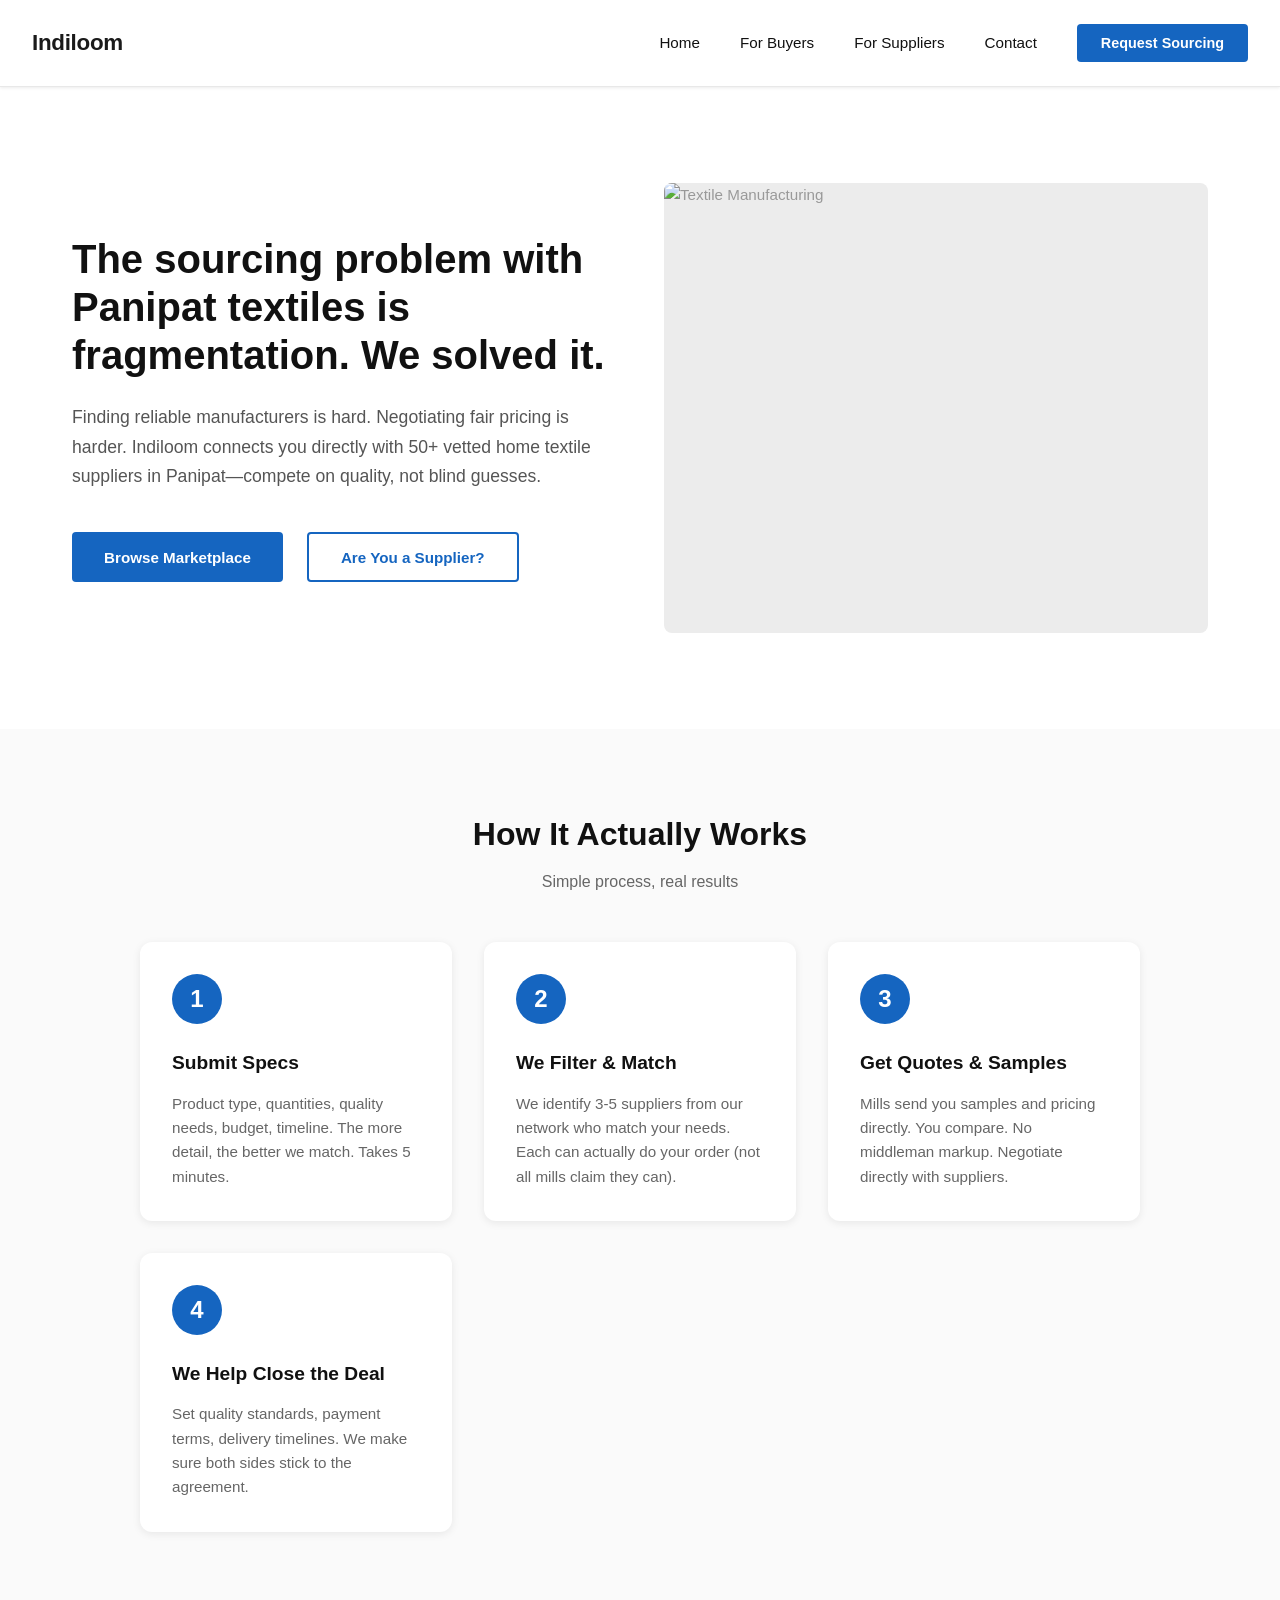
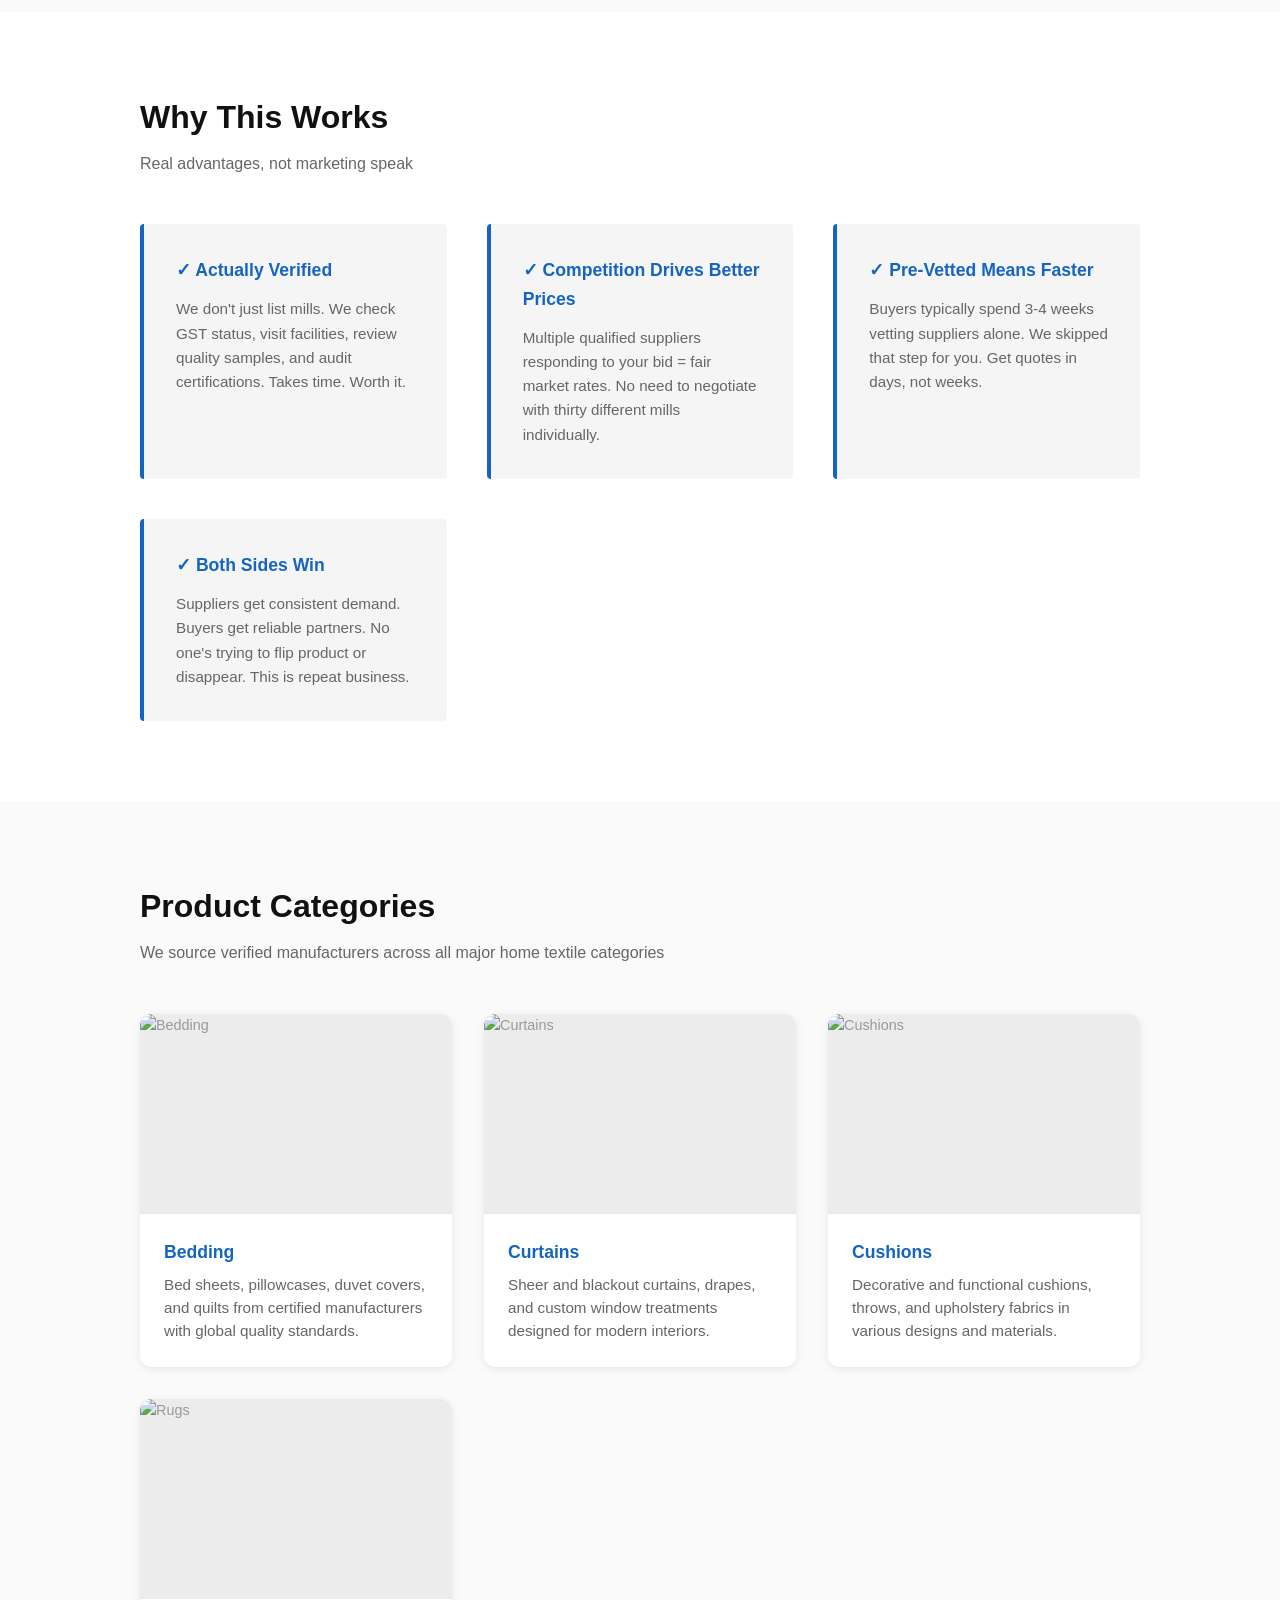
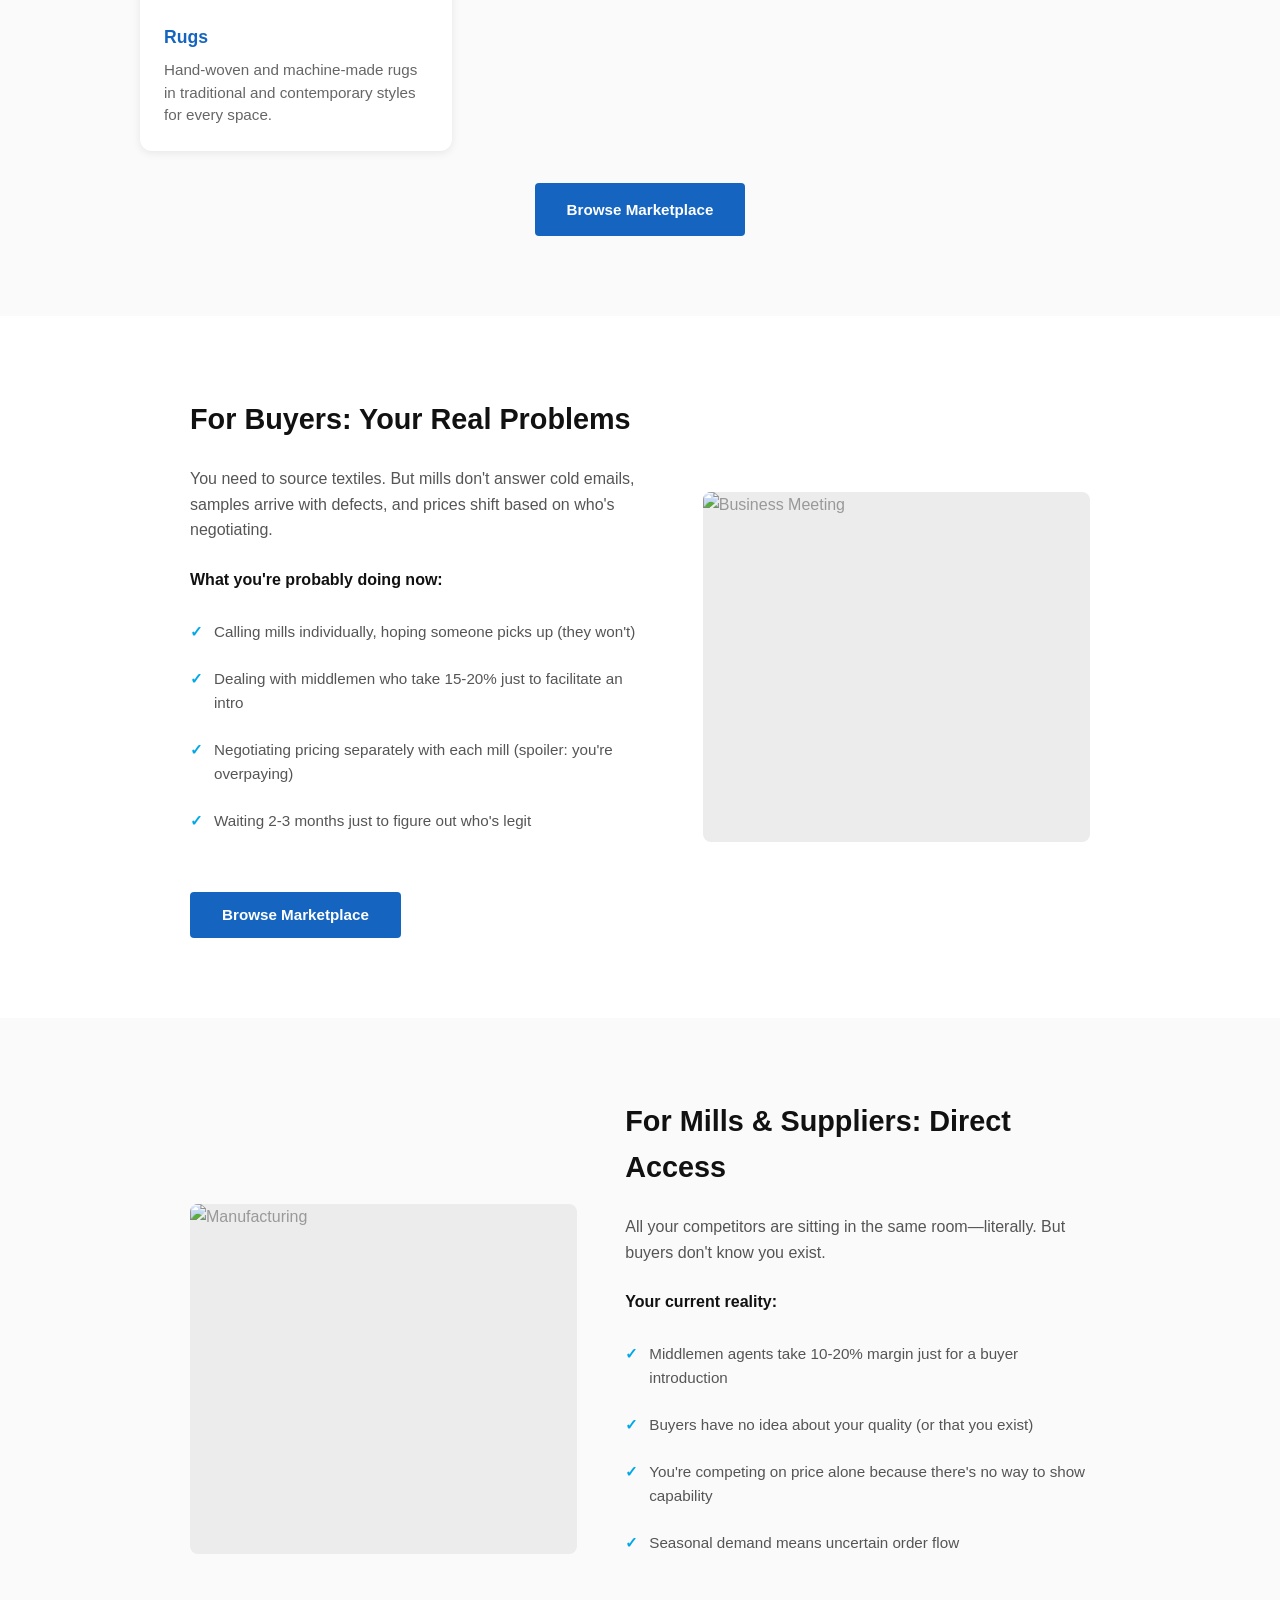
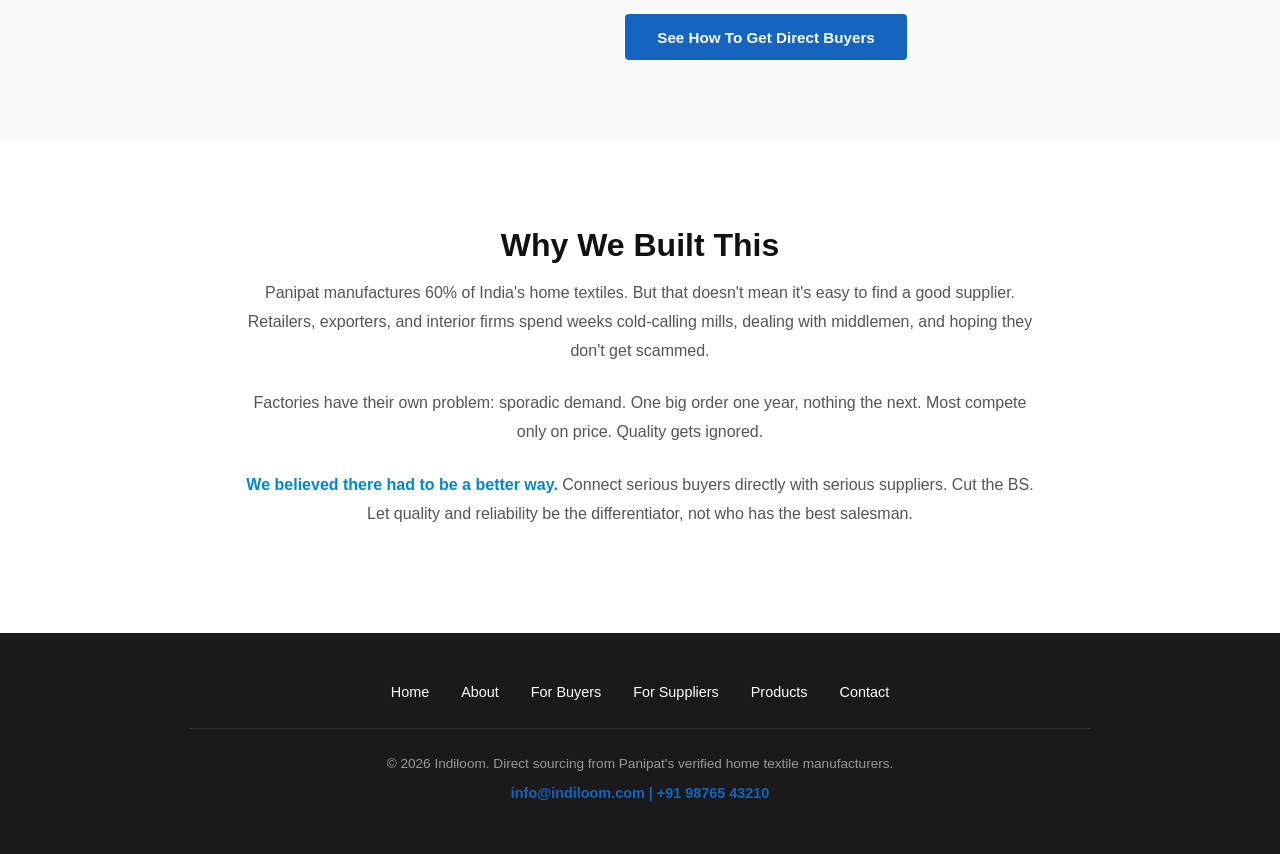
==== about-us.html @ 9225be1a "Initial commit: Indiloom B2B textile marketplace platform" ====
<!DOCTYPE html>
<html lang="en">
<head>
    <meta charset="UTF-8">
    <meta name="viewport" content="width=device-width, initial-scale=1.0">
    <title>About Indiloom - Direct Access to Panipat Textile Manufacturers</title>
    <link rel="stylesheet" href="styles.css">
</head>
<body>
    <!-- NAVBAR -->
    <nav class="navbar">
        <a href="index.html" class="navbar-logo">Indiloom</a>
        <button class="mobile-menu-toggle" id="mobileMenuToggle">☰</button>
        <ul class="navbar-menu" id="navbarMenu">
            <li><a href="index.html">Home</a></li>
            <!-- <li><a href="about-us.html">About</a></li> -->
            <li><a href="for-buyers.html">For Buyers</a></li>
            <li><a href="for-suppliers.html">For Suppliers</a></li>
            <li><a href="contact.html">Contact</a></li>
            <li><button class="navbar-cta" onclick="window.location.href='contact.html'">Request Sourcing</button></li>
        </ul>
    </nav>

    <!-- HERO SECTION -->
    <section class="hero">
        <div class="hero-content">
            <h1>The sourcing problem with Panipat textiles is fragmentation. We solved it.</h1>
            <p>Finding reliable manufacturers is hard. Negotiating fair pricing is harder. Indiloom connects you directly with 50+ vetted home textile suppliers in Panipat—compete on quality, not blind guesses.</p>
            <div class="hero-actions">
                <button class="btn btn-primary" onclick="window.location.href='index.html'">Browse Marketplace</button>
                <button class="btn btn-secondary" onclick="window.location.href='for-suppliers.html'">Are You a Supplier?</button>
            </div>
        </div>
        <div class="hero-image">
            <img src="https://images.unsplash.com/photo-1556228578-8c89e6adf883?w=600&h=400&fit=crop" alt="Textile Manufacturing">
        </div>
    </section>

    <!-- HOW IT WORKS -->
    <section class="how-it-works">
        <div style="max-width: 1000px; margin: 0 auto;">
            <h2 class="section-title">How It Actually Works</h2>
            <p class="section-subtitle">Simple process, real results</p>
            <div class="how-steps">
                <div class="step-card">
                    <div class="step-number">1</div>
                    <h3>Submit Specs</h3>
                    <p>Product type, quantities, quality needs, budget, timeline. The more detail, the better we match. Takes 5 minutes.</p>
                </div>
                <div class="step-card">
                    <div class="step-number">2</div>
                    <h3>We Filter & Match</h3>
                    <p>We identify 3-5 suppliers from our network who match your needs. Each can actually do your order (not all mills claim they can).</p>
                </div>
                <div class="step-card">
                    <div class="step-number">3</div>
                    <h3>Get Quotes & Samples</h3>
                    <p>Mills send you samples and pricing directly. You compare. No middleman markup. Negotiate directly with suppliers.</p>
                </div>
                <div class="step-card">
                    <div class="step-number">4</div>
                    <h3>We Help Close the Deal</h3>
                    <p>Set quality standards, payment terms, delivery timelines. We make sure both sides stick to the agreement.</p>
                </div>
            </div>
        </div>
    </section>

    <!-- WHY US -->
    <section class="why-us">
        <div style="max-width: 1000px; margin: 0 auto;">
            <h2 class="section-title">Why This Works</h2>
            <p class="section-subtitle">Real advantages, not marketing speak</p>
            <div class="why-us-grid">
                <div class="trust-item">
                    <h3>✓ Actually Verified</h3>
                    <p>We don't just list mills. We check GST status, visit facilities, review quality samples, and audit certifications. Takes time. Worth it.</p>
                </div>
                <div class="trust-item">
                    <h3>✓ Competition Drives Better Prices</h3>
                    <p>Multiple qualified suppliers responding to your bid = fair market rates. No need to negotiate with thirty different mills individually.</p>
                </div>
                <div class="trust-item">
                    <h3>✓ Pre-Vetted Means Faster</h3>
                    <p>Buyers typically spend 3-4 weeks vetting suppliers alone. We skipped that step for you. Get quotes in days, not weeks.</p>
                </div>
                <div class="trust-item">
                    <h3>✓ Both Sides Win</h3>
                    <p>Suppliers get consistent demand. Buyers get reliable partners. No one's trying to flip product or disappear. This is repeat business.</p>
                </div>
            </div>
        </div>
    </section>

    <!-- PRODUCT CATEGORIES -->
    <section class="products">
        <div style="max-width: 1000px; margin: 0 auto;">
            <h2 class="section-title">Product Categories</h2>
            <p class="section-subtitle">We source verified manufacturers across all major home textile categories</p>
            <div class="products-grid">
                <div class="product-card">
                    <div class="product-image">
                        <img src="https://images.unsplash.com/photo-1598299006405-2c4a9a4d2cfb?w=600&h=300&fit=crop" alt="Bedding">
                    </div>
                    <div class="product-content">
                        <h3>Bedding</h3>
                        <p>Bed sheets, pillowcases, duvet covers, and quilts from certified manufacturers with global quality standards.</p>
                    </div>
                </div>
                <div class="product-card">
                    <div class="product-image">
                        <img src="https://images.unsplash.com/photo-1594938298603-c8148c4dae35?w=600&h=300&fit=crop" alt="Curtains">
                    </div>
                    <div class="product-content">
                        <h3>Curtains</h3>
                        <p>Sheer and blackout curtains, drapes, and custom window treatments designed for modern interiors.</p>
                    </div>
                </div>
                <div class="product-card">
                    <div class="product-image">
                        <img src="https://images.unsplash.com/photo-1558618666-fcd25c85cd64?w=600&h=300&fit=crop" alt="Cushions">
                    </div>
                    <div class="product-content">
                        <h3>Cushions</h3>
                        <p>Decorative and functional cushions, throws, and upholstery fabrics in various designs and materials.</p>
                    </div>
                </div>
                <div class="product-card">
                    <div class="product-image">
                        <img src="https://images.unsplash.com/photo-1578149102327-08754c1ce35d?w=600&h=300&fit=crop" alt="Rugs">
                    </div>
                    <div class="product-content">
                        <h3>Rugs</h3>
                        <p>Hand-woven and machine-made rugs in traditional and contemporary styles for every space.</p>
                    </div>
                </div>
            </div>
            <div style="text-align: center; margin-top: 2rem;">
                <a href="index.html" class="btn btn-primary">Browse Marketplace</a>
            </div>
        </div>
    </section>

    <!-- FOR BUYERS TEASER -->
    <section class="for-buyers">
        <div class="for-buyers-container">
            <div class="section-content">
                <div class="section-text">
                    <h2>For Buyers: Your Real Problems</h2>
                    <p style="color: #555; margin-bottom: 1.5rem;">You need to source textiles. But mills don't answer cold emails, samples arrive with defects, and prices shift based on who's negotiating.</p>
                    <h3 style="margin-top: 1.5rem; margin-bottom: 1rem; font-size: 1rem; color: #111;">What you're probably doing now:</h3>
                    <ul>
                        <li>Calling mills individually, hoping someone picks up (they won't)</li>
                        <li>Dealing with middlemen who take 15-20% just to facilitate an intro</li>
                        <li>Negotiating pricing separately with each mill (spoiler: you're overpaying)</li>
                        <li>Waiting 2-3 months just to figure out who's legit</li>
                    </ul>
                    <button class="btn btn-primary" onclick="window.location.href='index.html'" style="margin-top: 1rem;">Browse Marketplace</button>
                </div>
                <div class="section-image">
                    <img src="https://images.unsplash.com/photo-1552664730-d307ca884978?w=600&h=400&fit=crop" alt="Business Meeting">
                </div>
            </div>
        </div>
    </section>

    <!-- FOR SUPPLIERS TEASER -->
    <section class="for-suppliers">
        <div class="for-suppliers-container">
            <div class="section-content-reverse">
                <div class="section-image">
                    <img src="https://images.unsplash.com/photo-1552664730-d307ca884978?w=600&h=400&fit=crop" alt="Manufacturing">
                </div>
                <div class="section-text">
                    <h2>For Mills & Suppliers: Direct Access</h2>
                    <p style="color: #555; margin-bottom: 1.5rem;">All your competitors are sitting in the same room—literally. But buyers don't know you exist.</p>
                    <h3 style="margin-top: 1.5rem; margin-bottom: 1rem; font-size: 1rem; color: #111;">Your current reality:</h3>
                    <ul>
                        <li>Middlemen agents take 10-20% margin just for a buyer introduction</li>
                        <li>Buyers have no idea about your quality (or that you exist)</li>
                        <li>You're competing on price alone because there's no way to show capability</li>
                        <li>Seasonal demand means uncertain order flow</li>
                    </ul>
                    <button class="btn btn-primary" onclick="window.location.href='for-suppliers.html'" style="margin-top: 1rem;">See How To Get Direct Buyers</button>
                </div>
            </div>
        </div>
    </section>

    <!-- ABOUT -->
    <section class="about">
        <div class="about-container">
            <h2 class="section-title">Why We Built This</h2>
            <p>Panipat manufactures 60% of India's home textiles. But that doesn't mean it's easy to find a good supplier. Retailers, exporters, and interior firms spend weeks cold-calling mills, dealing with middlemen, and hoping they don't get scammed.</p>
            <p>Factories have their own problem: sporadic demand. One big order one year, nothing the next. Most compete only on price. Quality gets ignored.</p>
            <p><span class="about-highlight">We believed there had to be a better way.</span> Connect serious buyers directly with serious suppliers. Cut the BS. Let quality and reliability be the differentiator, not who has the best salesman.</p>
        </div>
    </section>

    <!-- FOOTER -->
    <footer class="footer">
        <div class="footer-content">
            <div class="footer-links">
                <a href="index.html">Home</a>
                <a href="about-us.html">About</a>
                <a href="for-buyers.html">For Buyers</a>
                <a href="for-suppliers.html">For Suppliers</a>
                <a href="products.html">Products</a>
                <a href="contact.html">Contact</a>
            </div>
            <div class="footer-divider">
                <p class="footer-text">© 2026 Indiloom. Direct sourcing from Panipat's verified home textile manufacturers.</p>
                <p class="footer-contact">info@indiloom.com | +91 98765 43210</p>
            </div>
        </div>
    </footer>

    <script src="script.js"></script>
</body>
</html>
---- styles.css ----
* {
    margin: 0;
    padding: 0;
    box-sizing: border-box;
}

html {
    scroll-behavior: smooth;
}

body {
    font-family: -apple-system, BlinkMacSystemFont, "Segoe UI", Roboto, sans-serif;
    color: #111;
    background: white;
    line-height: 1.6;
}

/* ===== NAVBAR ===== */
.navbar {
    display: flex;
    justify-content: space-between;
    align-items: center;
    padding: 1.5rem 2rem;
    background: white;
    border-bottom: 1px solid #e8e8e8;
    position: sticky;
    top: 0;
    z-index: 100;
    box-shadow: 0 1px 3px rgba(0, 0, 0, 0.08);
}

.navbar-logo {
    font-weight: 700;
    font-size: 1.4rem;
    letter-spacing: -0.3px;
    color: #1a1a1a;
    text-decoration: none;
    cursor: pointer;
}

.navbar-menu {
    display: flex;
    gap: 2.5rem;
    list-style: none;
    align-items: center;
}

.navbar-menu a {
    text-decoration: none;
    color: #111;
    font-size: 0.95rem;
    transition: color 0.2s;
    cursor: pointer;
}

.navbar-menu a:hover {
    color: #0088cc;
}

.navbar-cta {
    background: #1565c0;
    color: white;
    border: none;
    padding: 0.7rem 1.5rem;
    border-radius: 4px;
    cursor: pointer;
    font-size: 0.9rem;
    font-weight: 600;
    transition: background 0.2s;
}

.navbar-cta:hover {
    background: #0d47a1;
}

.mobile-menu-toggle {
    display: none;
    background: none;
    border: none;
    font-size: 1.5rem;
    cursor: pointer;
    color: #111;
}

/* ===== HERO SECTION ===== */
.hero {
    display: grid;
    grid-template-columns: 1fr 1fr;
    gap: 3rem;
    padding: 6rem 2rem;
    align-items: center;
    max-width: 1200px;
    margin: 0 auto;
}

.hero-content h1 {
    font-size: 2.5rem;
    line-height: 1.2;
    margin-bottom: 1.5rem;
    color: #111;
    font-weight: 700;
}

.hero-content p {
    font-size: 1.1rem;
    color: #555;
    margin-bottom: 2.5rem;
    line-height: 1.7;
}

.hero-actions {
    display: flex;
    gap: 1.5rem;
    flex-wrap: wrap;
}

.btn {
    padding: 0.9rem 2rem;
    border-radius: 4px;
    text-decoration: none;
    font-weight: 600;
    font-size: 0.95rem;
    border: none;
    cursor: pointer;
    transition: all 0.2s;
    display: inline-block;
}

.btn-primary {
    background: #1565c0;
    color: white;
}

.btn-primary:hover {
    background: #0d47a1;
}

.btn-secondary {
    background: white;
    color: #1565c0;
    border: 2px solid #1565c0;
}

.btn-secondary:hover {
    background: #f0f5ff;
}

.hero-image {
    background: #ececec;
    height: 450px;
    border-radius: 8px;
    display: flex;
    align-items: center;
    justify-content: center;
    color: #999;
    font-size: 0.95rem;
    overflow: hidden;
    object-fit: cover;
}

.hero-image img {
    width: 100%;
    height: 100%;
    object-fit: cover;
}

/* ===== SECTIONS ===== */
.how-it-works {
    padding: 5rem 2rem;
    background: #fafafa;
    text-align: center;
}

.section-title {
    font-size: 2rem;
    font-weight: 700;
    margin-bottom: 0.5rem;
    color: #111;
}

.section-subtitle {
    font-size: 1rem;
    color: #666;
    margin-bottom: 3rem;
}

.how-steps {
    display: grid;
    grid-template-columns: repeat(auto-fit, minmax(280px, 1fr));
    gap: 2rem;
    max-width: 1000px;
    margin: 0 auto;
}

.step-card {
    background: white;
    padding: 2rem;
    border-radius: 12px;
    text-align: left;
    box-shadow: 0 2px 8px rgba(0, 0, 0, 0.08);
    transition: all 0.3s;
}

.step-card:hover {
    transform: translateY(-4px);
    box-shadow: 0 8px 20px rgba(0, 136, 204, 0.15);
}

.step-number {
    display: inline-flex;
    align-items: center;
    justify-content: center;
    width: 50px;
    height: 50px;
    background: #1565c0;
    color: white;
    border-radius: 50%;
    font-weight: 700;
    font-size: 1.5rem;
    margin-bottom: 1.5rem;
}

.step-card h3 {
    font-size: 1.2rem;
    margin-bottom: 0.8rem;
    color: #111;
}

.step-card p {
    font-size: 0.95rem;
    color: #666;
    line-height: 1.6;
}

/* ===== WHY US ===== */
.why-us {
    padding: 5rem 2rem;
    background: white;
}

.why-us-grid {
    display: grid;
    grid-template-columns: repeat(auto-fit, minmax(250px, 1fr));
    gap: 2.5rem;
    max-width: 1000px;
    margin: 0 auto;
}

.trust-item {
    padding: 2rem;
    border-left: 4px solid #1565c0;
    background: #f5f5f5;
    border-radius: 4px;
    transition: all 0.3s;
}

.trust-item:hover {
    transform: translateX(2px);
    border-left-color: #0d47a1;
    box-shadow: 0 2px 5px rgba(0, 0, 0, 0.08);
}

.trust-item h3 {
    font-size: 1.1rem;
    margin-bottom: 0.8rem;
    color: #1565c0;
}

.trust-item p {
    font-size: 0.95rem;
    color: #666;
    line-height: 1.6;
}

/* ===== PRODUCT CATEGORIES ===== */
.products {
    padding: 5rem 2rem;
    background: #fafafa;
}

.products-grid {
    display: grid;
    grid-template-columns: repeat(auto-fit, minmax(250px, 1fr));
    gap: 2rem;
    max-width: 1000px;
    margin: 0 auto;
}

.product-card {
    background: white;
    border-radius: 12px;
    overflow: hidden;
    box-shadow: 0 2px 8px rgba(0, 0, 0, 0.08);
    transition: all 0.3s;
}

.product-card:hover {
    transform: translateY(-4px);
    box-shadow: 0 8px 20px rgba(0, 136, 204, 0.15);
}

.product-image {
    background: #ececec;
    height: 200px;
    display: flex;
    align-items: center;
    justify-content: center;
    color: #999;
    font-size: 0.9rem;
    overflow: hidden;
    object-fit: cover;
}

.product-image img {
    width: 100%;
    height: 100%;
    object-fit: cover;
}

.product-content {
    padding: 1.5rem;
}

.product-content h3 {
    font-size: 1.1rem;
    margin-bottom: 0.5rem;
    color: #1565c0;
}

.product-content p {
    font-size: 0.95rem;
    color: #666;
    line-height: 1.5;
}

/* ===== FOR BUYERS/SUPPLIERS ===== */
.for-buyers {
    padding: 5rem 2rem;
    background: white;
}

.for-buyers-container {
    max-width: 900px;
    margin: 0 auto;
}

.section-content {
    display: grid;
    grid-template-columns: 1.2fr 1fr;
    gap: 3rem;
    align-items: center;
}

.section-text h2 {
    font-size: 1.8rem;
    margin-bottom: 1.5rem;
    color: #111;
    font-weight: 700;
}

.section-text ul {
    list-style: none;
    margin-bottom: 2rem;
}

.section-text li {
    padding: 0.7rem 0;
    color: #555;
    font-size: 0.95rem;
    position: relative;
    padding-left: 1.5rem;
}

.section-text li:before {
    content: "✓";
    position: absolute;
    left: 0;
    color: #00a8e8;
    font-weight: bold;
}

.section-image {
    background: #ececec;
    height: 350px;
    border-radius: 8px;
    display: flex;
    align-items: center;
    justify-content: center;
    color: #999;
    overflow: hidden;
    object-fit: cover;
}

.section-image img {
    width: 100%;
    height: 100%;
    object-fit: cover;
}

/* ===== FOR SUPPLIERS ===== */
.for-suppliers {
    padding: 5rem 2rem;
    background: #fafafa;
}

.for-suppliers-container {
    max-width: 900px;
    margin: 0 auto;
}

.section-content-reverse {
    display: grid;
    grid-template-columns: 1fr 1.2fr;
    gap: 3rem;
    align-items: center;
}

/* ===== ABOUT SECTION ===== */
.about {
    padding: 5rem 2rem;
    background: white;
}

.about-container {
    max-width: 800px;
    margin: 0 auto;
    text-align: center;
}

.about-container p {
    font-size: 1rem;
    color: #555;
    margin-bottom: 1.5rem;
    line-height: 1.8;
}

.about-highlight {
    font-weight: 600;
    color: #0088cc;
}

/* ===== CONTACT SECTION ===== */
.contact {
    padding: 5rem 2rem;
    background: #fafafa;
}

.contact-container {
    max-width: 600px;
    margin: 0 auto;
}

.contact-container h2 {
    text-align: center;
    font-size: 1.8rem;
    margin-bottom: 0.5rem;
    color: #111;
    font-weight: 700;
}

.contact-container .section-subtitle {
    text-align: center;
    margin-bottom: 2rem;
}

.form-group {
    margin-bottom: 1.5rem;
}

.form-group label {
    display: block;
    margin-bottom: 0.5rem;
    font-weight: 600;
    color: #111;
    font-size: 0.95rem;
}

.form-group input,
.form-group textarea {
    width: 100%;
    padding: 0.9rem;
    border: 2px solid #ddd;
    border-radius: 6px;
    font-family: inherit;
    font-size: 0.95rem;
    transition: all 0.2s;
}

.form-group input:focus,
.form-group textarea:focus {
    outline: none;
    border-color: #0088cc;
    box-shadow: 0 0 0 3px rgba(0, 136, 204, 0.1);
}

.form-group textarea {
    resize: vertical;
    min-height: 120px;
}

.form-error {
    color: #e74c3c;
    font-size: 0.85rem;
    margin-top: 0.3rem;
    display: none;
}

.form-error.active {
    display: block;
}

.form-success {
    color: #27ae60;
    font-size: 0.9rem;
    margin-top: 0.3rem;
    display: none;
}

.form-success.active {
    display: block;
}

.contact-actions {
    display: grid;
    grid-template-columns: 1fr 1fr;
    gap: 1rem;
}

.contact-actions .btn {
    width: 100%;
    text-align: center;
}

/* ===== FOOTER ===== */
.footer {
    background: #1a1a1a;
    color: white;
    padding: 3rem 2rem;
    text-align: center;
}

.footer-content {
    max-width: 900px;
    margin: 0 auto;
}

.footer-links {
    display: flex;
    justify-content: center;
    gap: 2rem;
    margin-bottom: 1.5rem;
    flex-wrap: wrap;
}

.footer-links a {
    color: white;
    text-decoration: none;
    font-size: 0.9rem;
    transition: color 0.2s;
}

.footer-links a:hover {
    color: #1565c0;
}

.footer-divider {
    border-top: 1px solid rgba(255, 255, 255, 0.1);
    padding-top: 1.5rem;
    margin-top: 1.5rem;
}

.footer-text {
    font-size: 0.85rem;
    color: #999;
    margin-bottom: 0.5rem;
}

.footer-contact {
    font-size: 0.9rem;
    color: #1565c0;
    font-weight: 600;
}

/* ===== BREADCRUMB ===== */
.breadcrumb {
    padding: 1rem 2rem;
    background: #f9f9f9;
    font-size: 0.85rem;
    color: #666;
    max-width: 1200px;
    margin: 0 auto;
}

.breadcrumb a {
    color: #0088cc;
    text-decoration: none;
    transition: color 0.2s;
}

.breadcrumb a:hover {
    color: #006bb3;
}

/* ===== RESPONSIVE ===== */
@media (max-width: 768px) {
    .navbar {
        padding: 1rem 1.5rem;
    }

    .navbar-menu {
        display: none;
        position: absolute;
        top: 60px;
        left: 0;
        right: 0;
        flex-direction: column;
        background: white;
        padding: 1.5rem;
        gap: 1rem;
        border-bottom: 1px solid #f0f0f0;
        list-style: none;
    }

    .navbar-menu.active {
        display: flex;
    }

    .mobile-menu-toggle {
        display: block;
    }

    .navbar-logo {
        font-size: 1.2rem;
    }

    .hero {
        grid-template-columns: 1fr;
        padding: 3rem 1.5rem;
        gap: 2rem;
    }

    .hero-content h1 {
        font-size: 1.8rem;
    }

    .hero-image {
        height: 300px;
    }

    .section-title {
        font-size: 1.5rem;
    }

    .section-content,
    .section-content-reverse {
        grid-template-columns: 1fr;
    }

    .how-steps {
        grid-template-columns: 1fr;
        gap: 1.5rem;
    }

    .why-us-grid {
        grid-template-columns: 1fr;
    }

    .products-grid {
        grid-template-columns: 1fr;
    }

    .hero-actions {
        flex-direction: column;
    }

    .hero-actions .btn {
        width: 100%;
        text-align: center;
    }

    .contact-actions {
        grid-template-columns: 1fr;
    }

    .footer-links {
        gap: 1rem;
    }
}

@media (max-width: 480px) {
    .navbar {
        padding: 1rem;
    }

    .hero-content h1 {
        font-size: 1.5rem;
    }

    .hero-content p {
        font-size: 1rem;
    }

    .section-title {
        font-size: 1.3rem;
    }

    .btn {
        padding: 0.8rem 1.5rem;
        font-size: 0.9rem;
    }

    .hero {
        padding: 2rem 1rem;
    }

    .how-it-works,
    .why-us,
    .products,
    .for-buyers,
    .for-suppliers,
    .about,
    .contact {
        padding: 3rem 1rem;
    }

    .breadcrumb {
        padding: 1rem;
    }
}
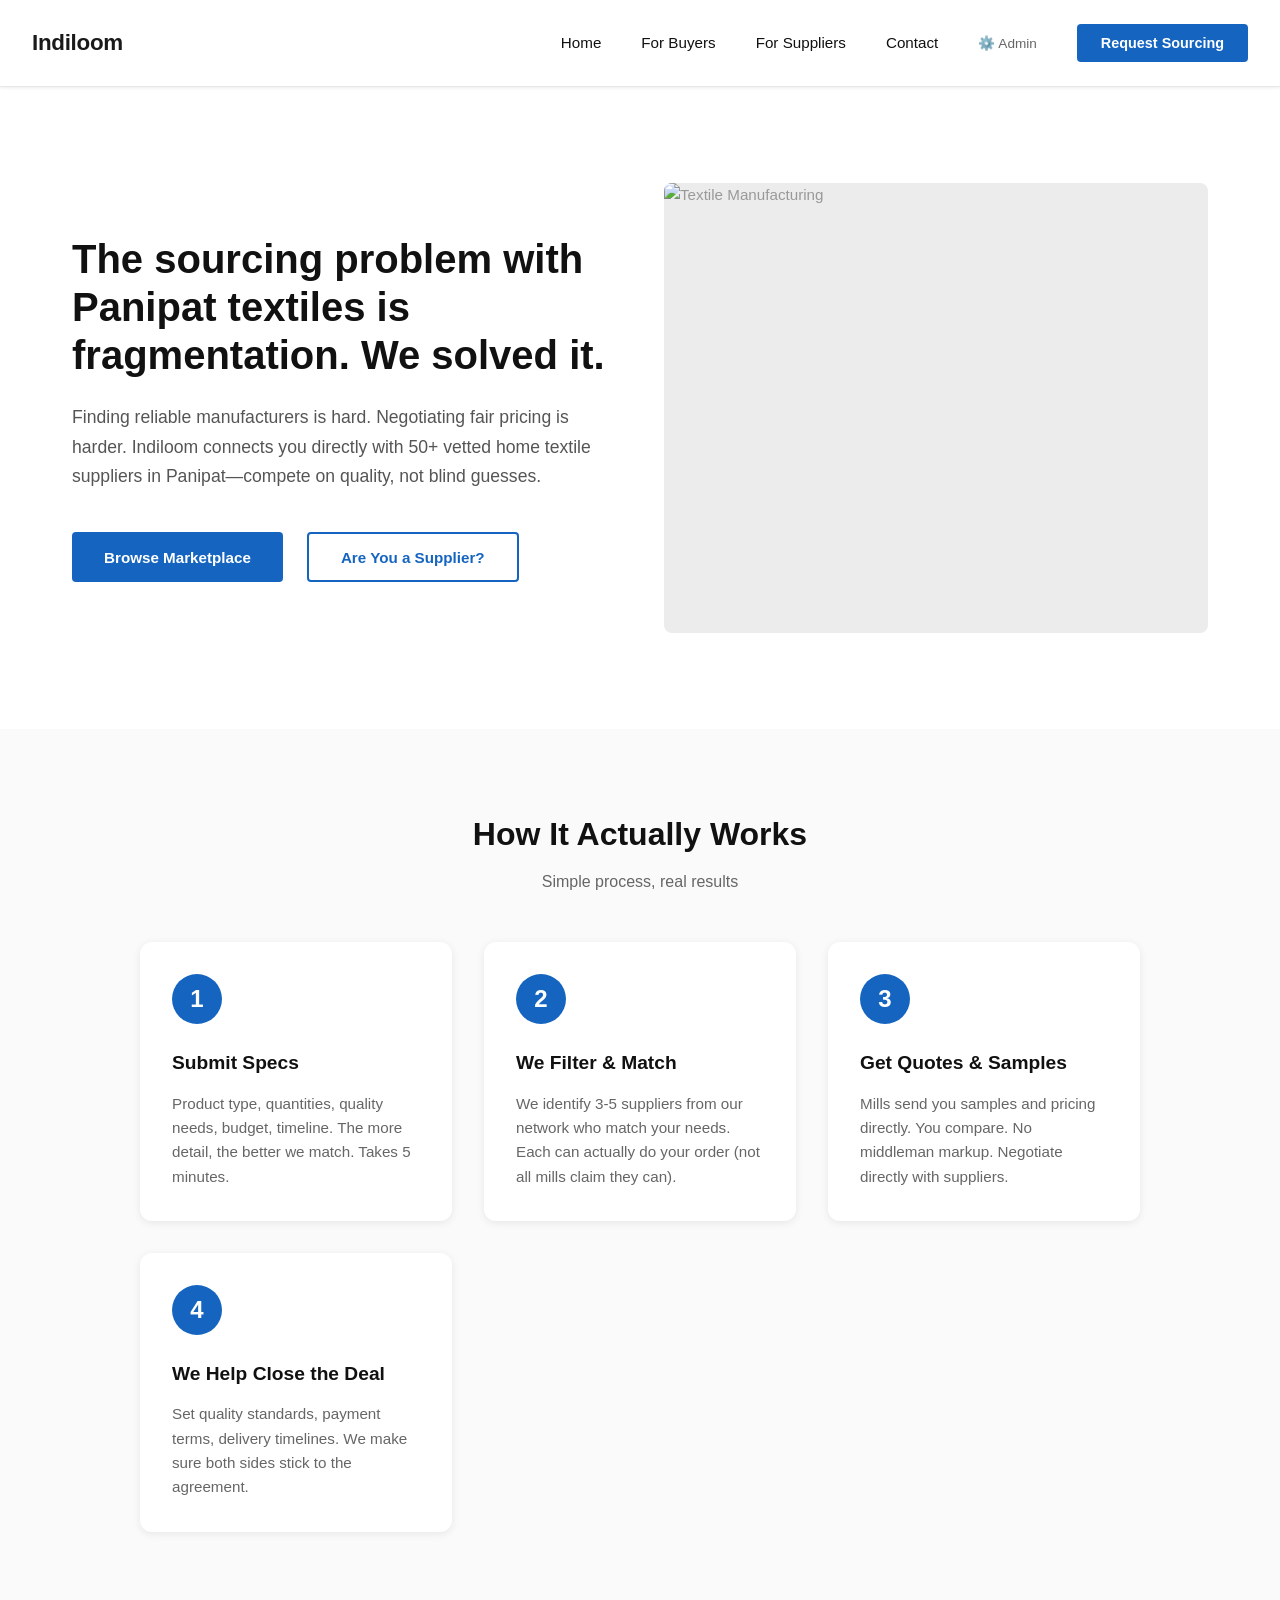
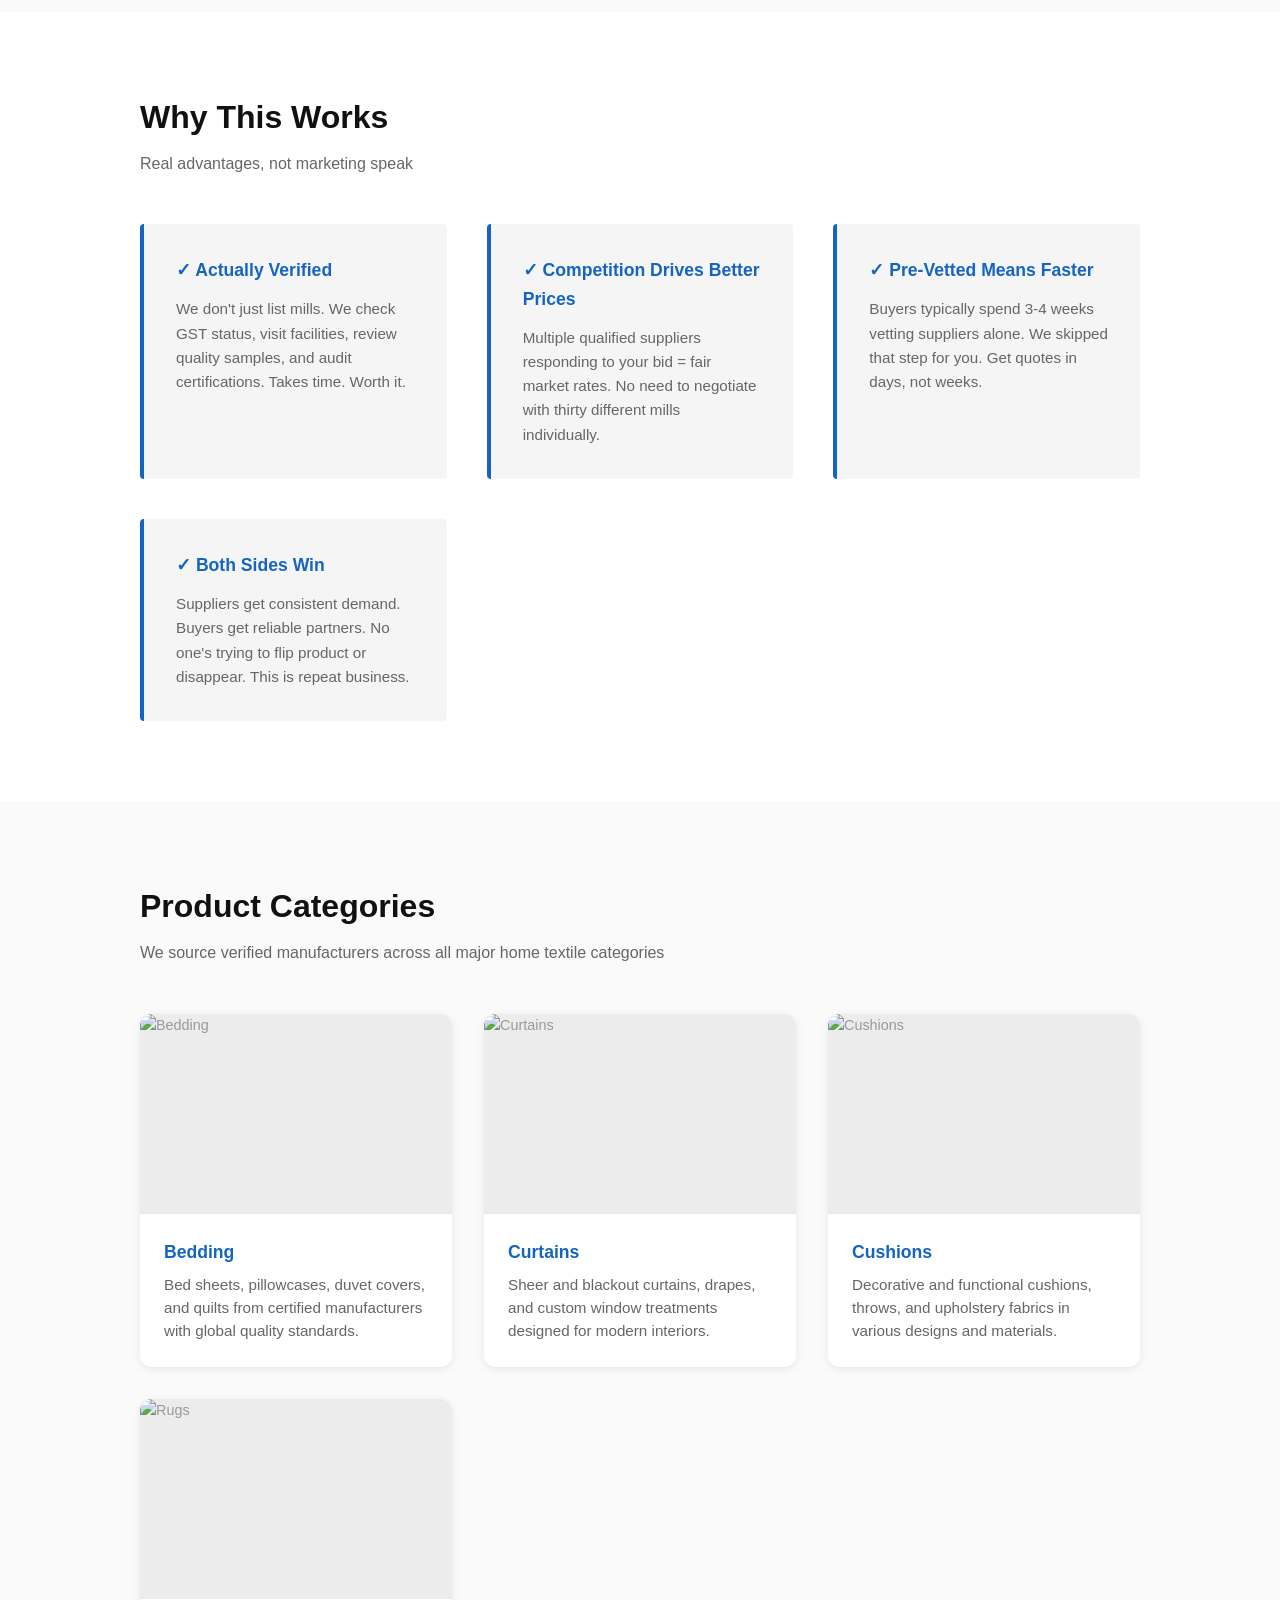
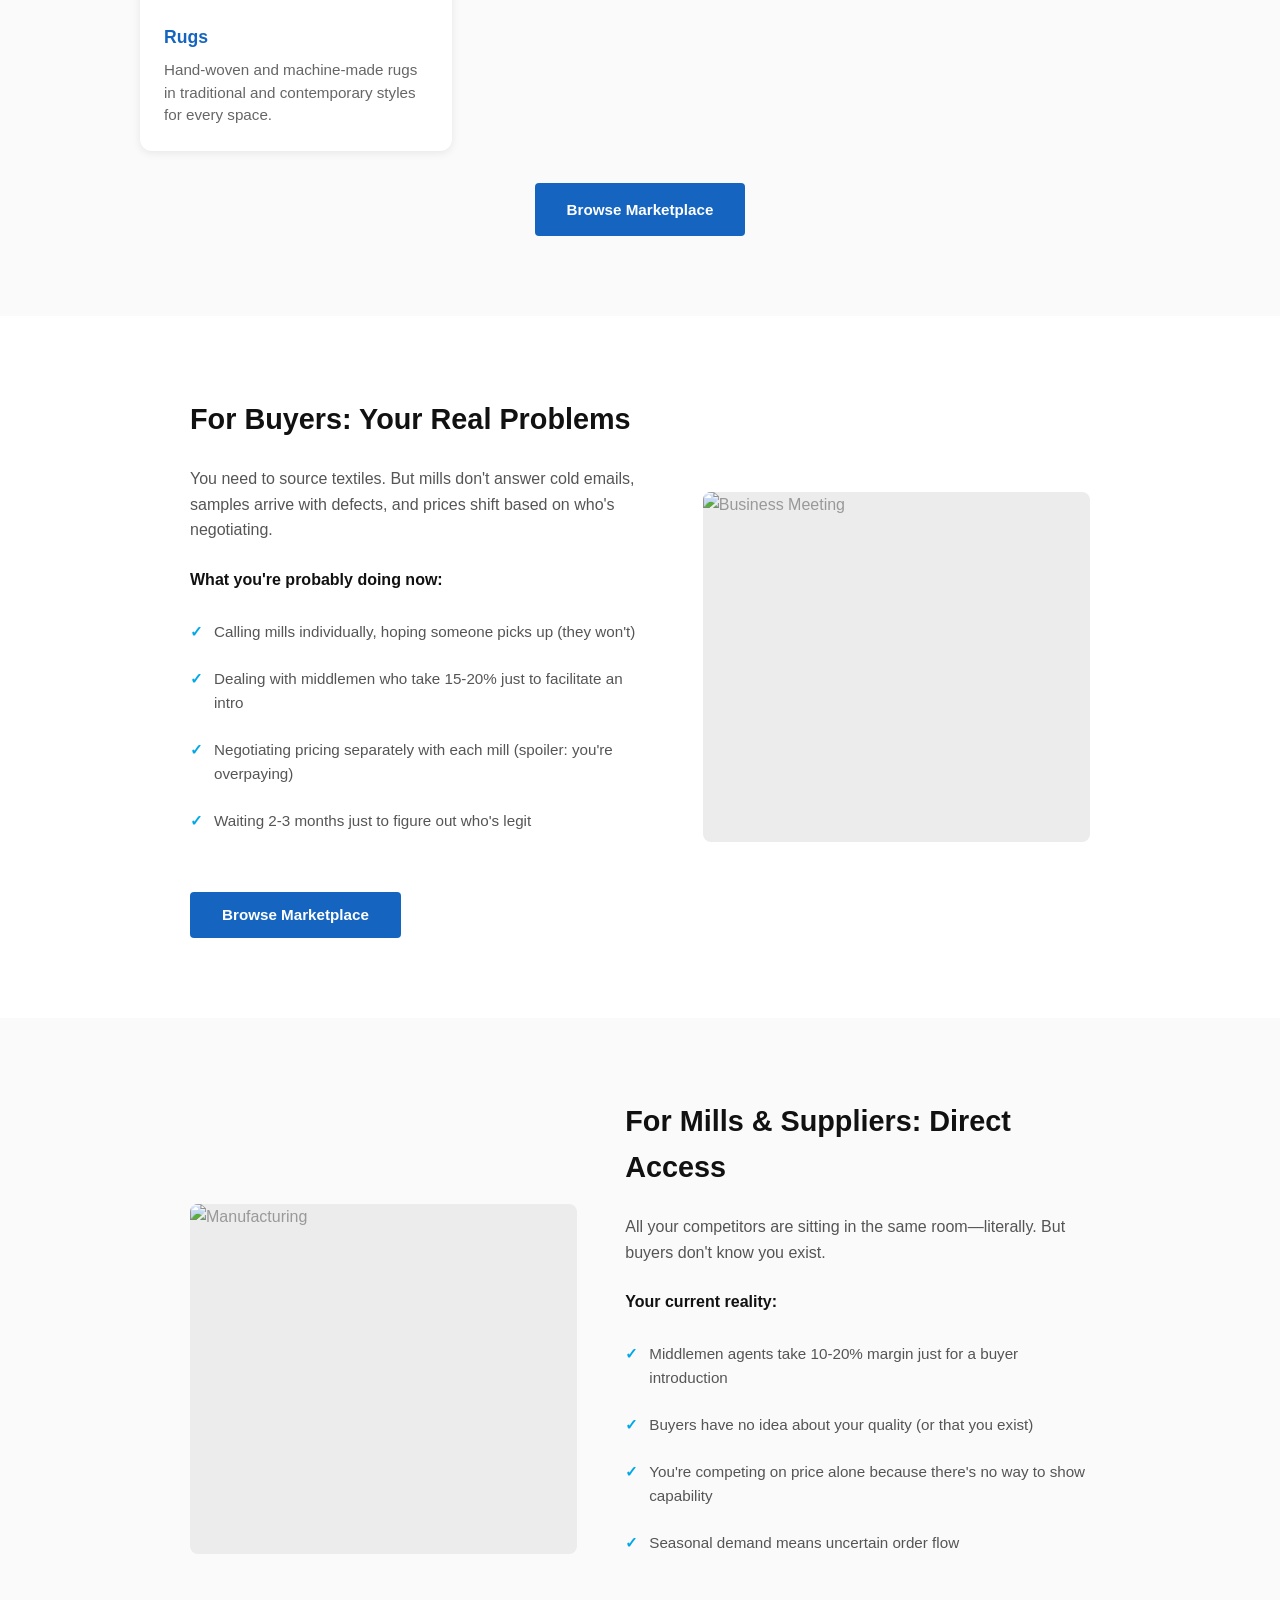
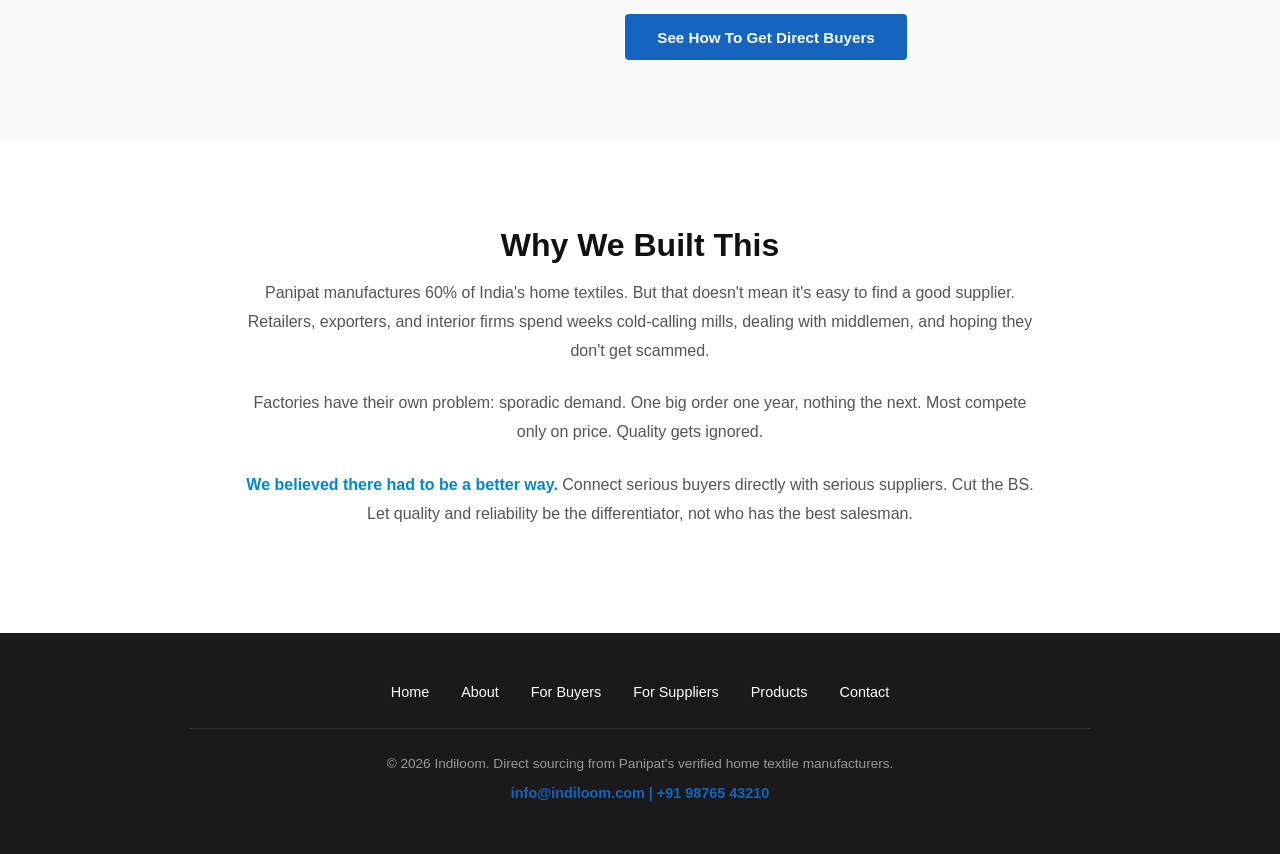
==== commit a292f13d: "Add admin panel with product/supplier management and fix supplier grid symmetry Features: - Admin pa" ====
--- a/about-us.html
+++ b/about-us.html
@@ -17,6 +17,7 @@
             <li><a href="for-buyers.html">For Buyers</a></li>
             <li><a href="for-suppliers.html">For Suppliers</a></li>
             <li><a href="contact.html">Contact</a></li>
+            <li><a href="admin.html" style="color: #666; font-size: 0.85rem;">⚙️ Admin</a></li>
             <li><button class="navbar-cta" onclick="window.location.href='contact.html'">Request Sourcing</button></li>
         </ul>
     </nav>
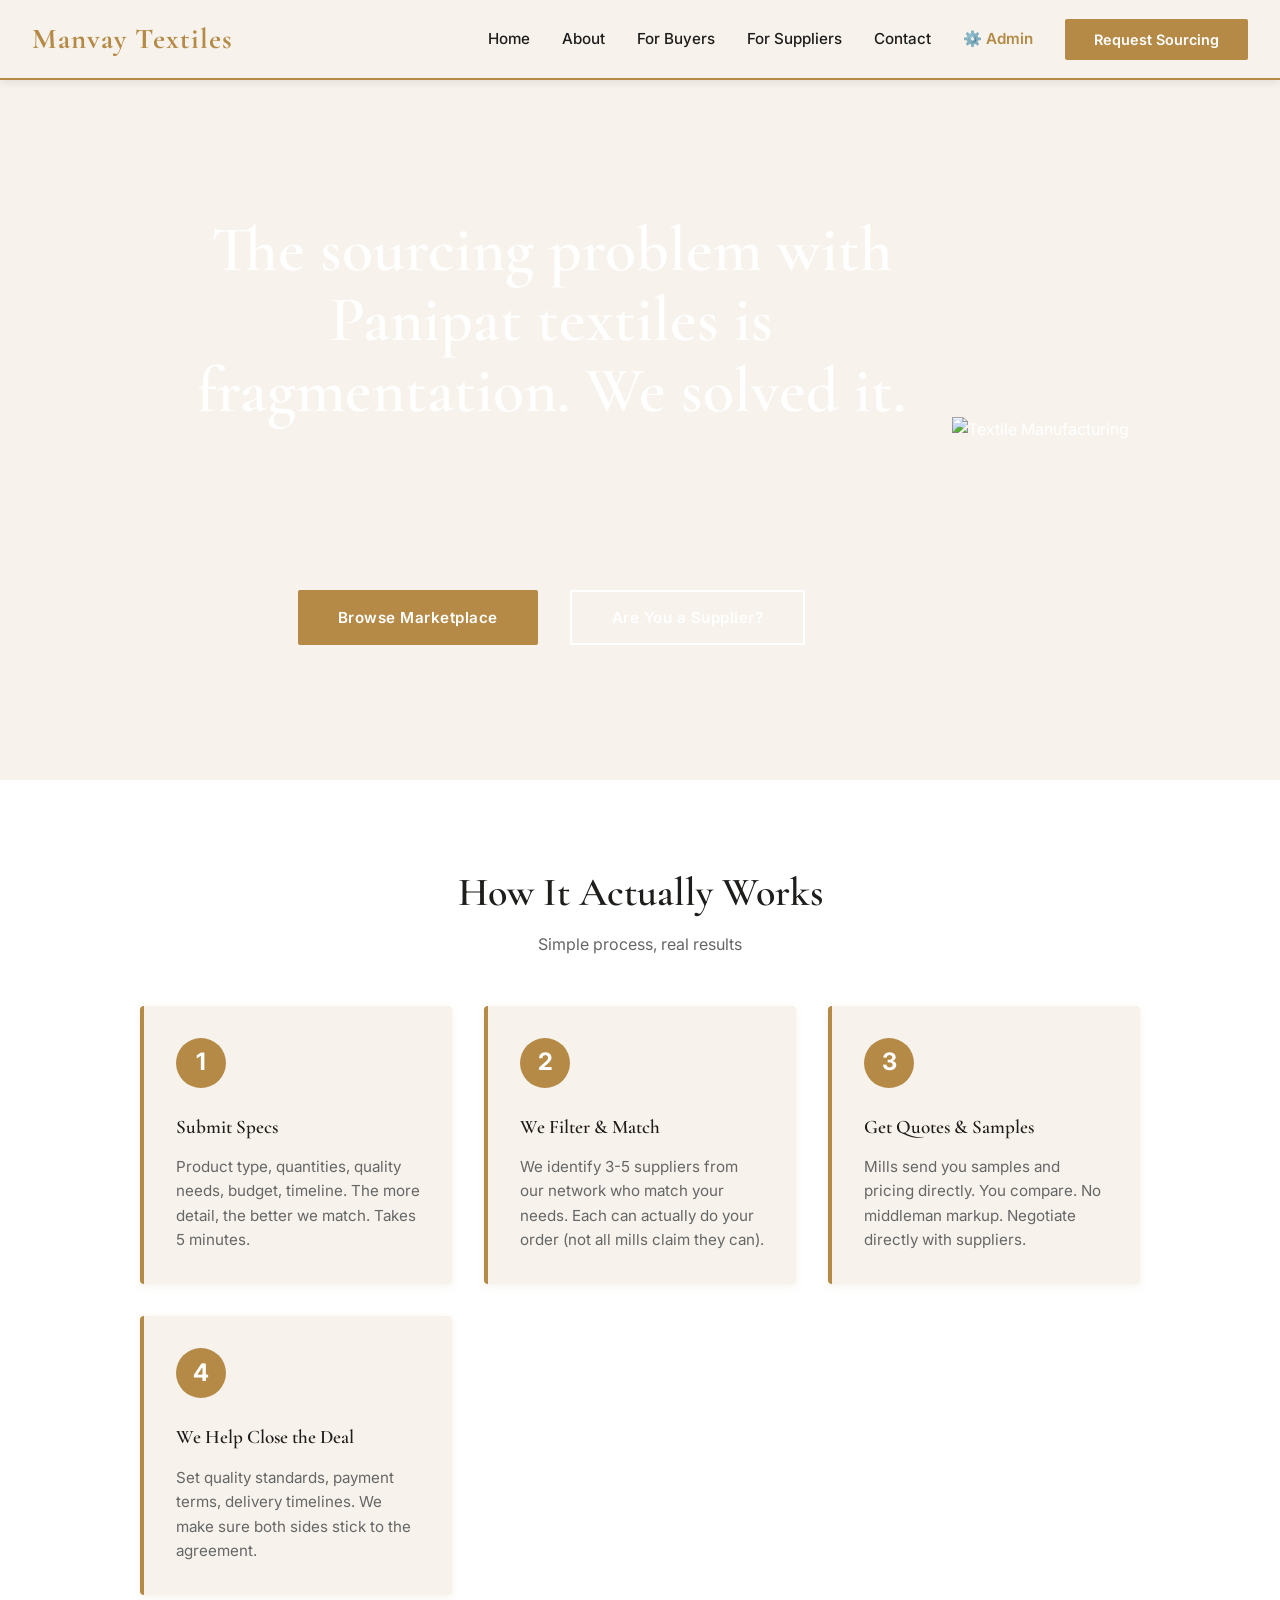
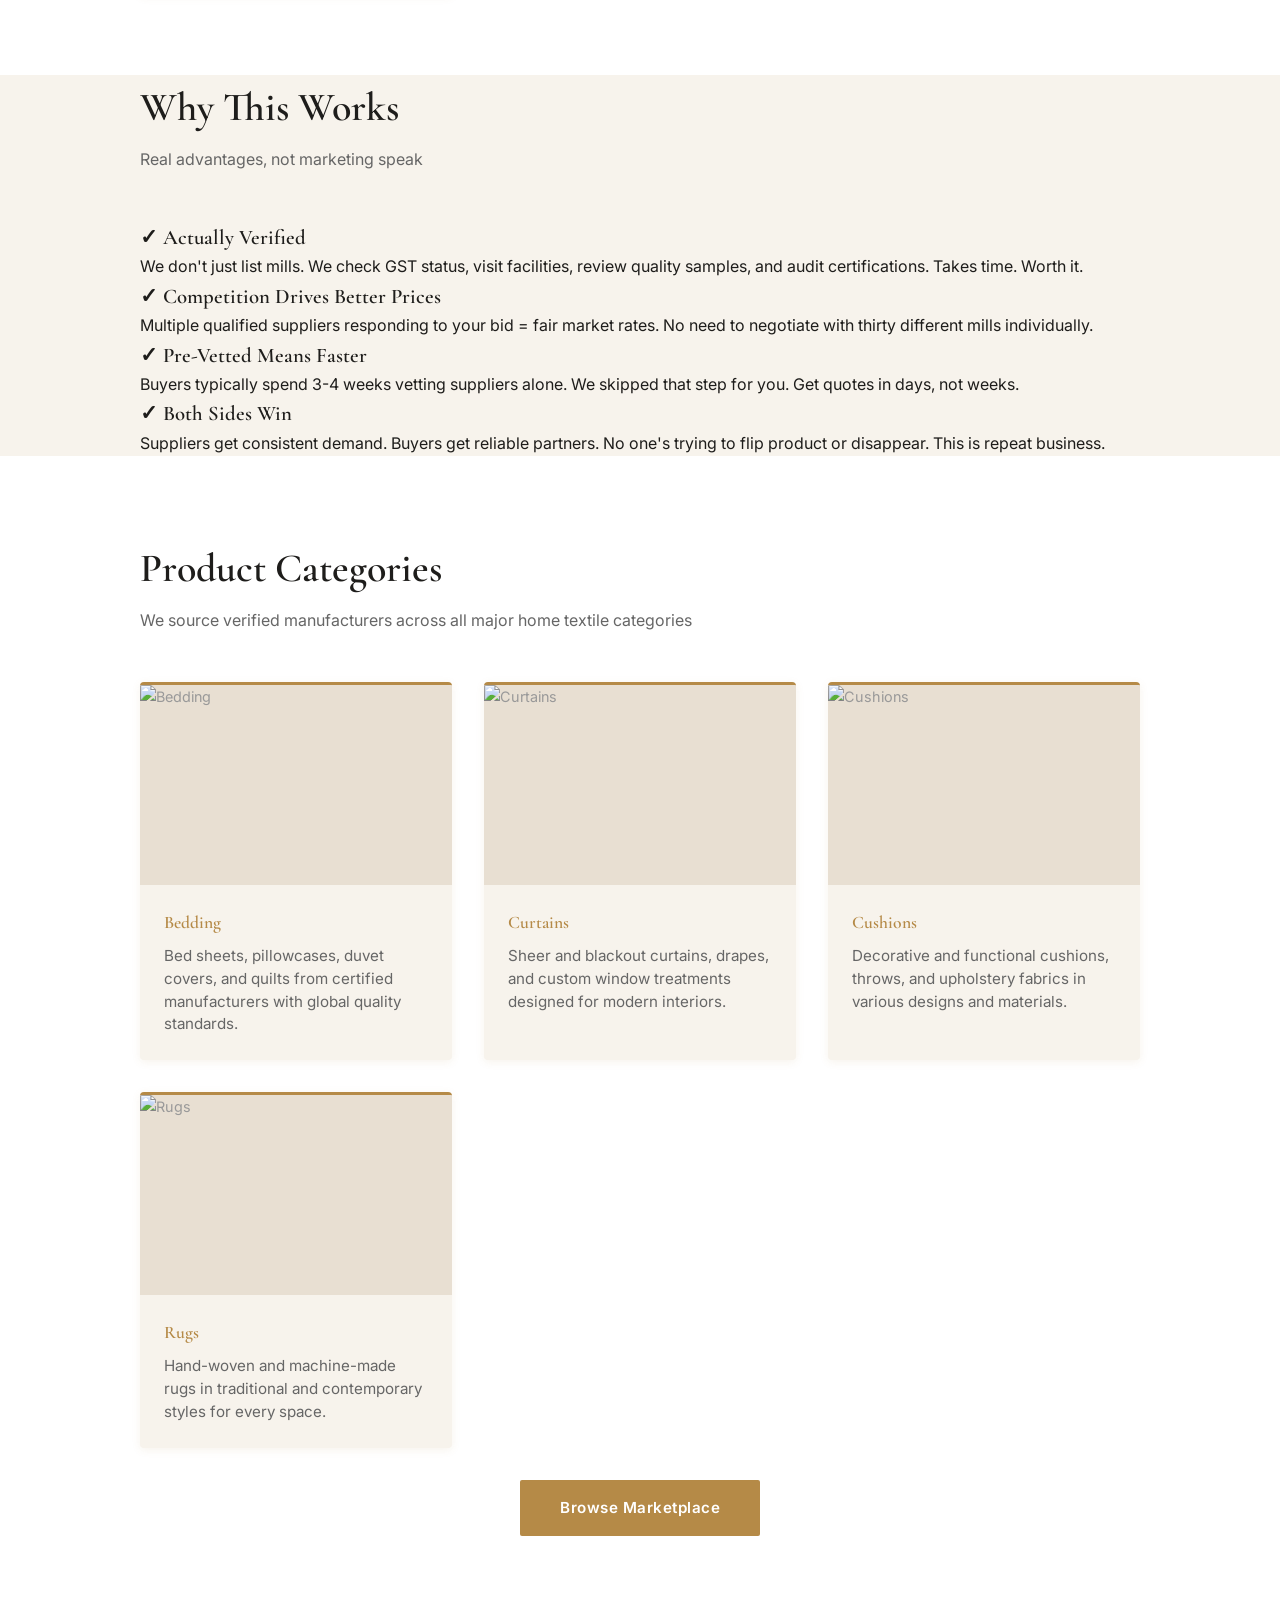
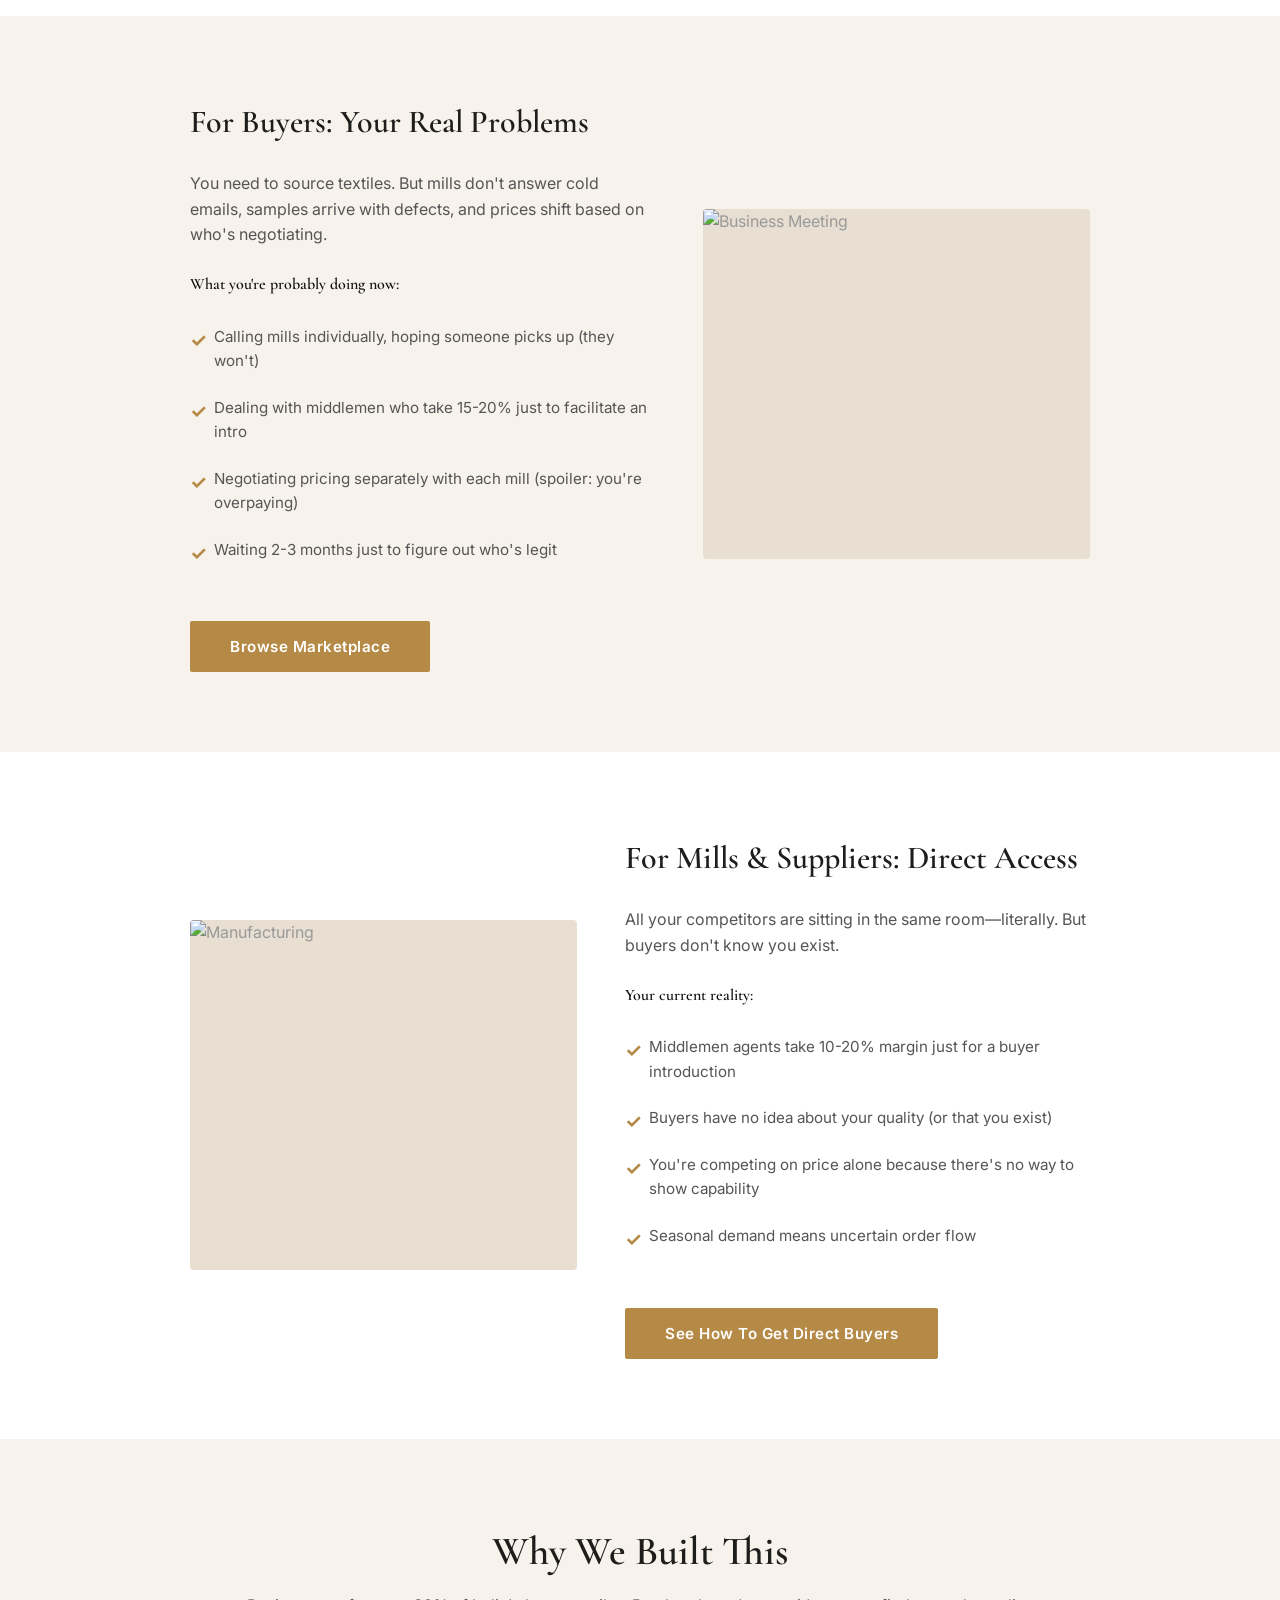
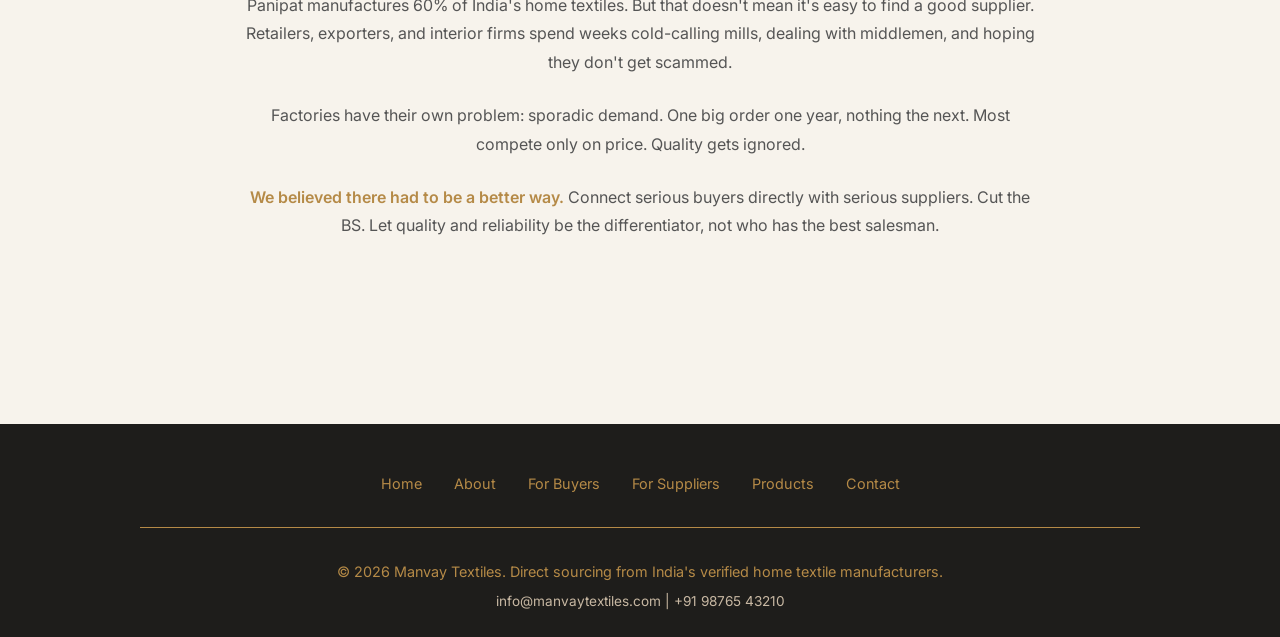
==== commit 3dedd7f3: "Complete rebranding to Manvay Textiles with new brand identity, admin panel, and redesigned homepage" ====
--- a/about-us.html
+++ b/about-us.html
@@ -3,21 +3,21 @@
 <head>
     <meta charset="UTF-8">
     <meta name="viewport" content="width=device-width, initial-scale=1.0">
-    <title>About Indiloom - Direct Access to Panipat Textile Manufacturers</title>
+    <title>About Manvay Textiles - Direct Access to Panipat Textile Manufacturers</title>
     <link rel="stylesheet" href="styles.css">
 </head>
 <body>
     <!-- NAVBAR -->
     <nav class="navbar">
-        <a href="index.html" class="navbar-logo">Indiloom</a>
+        <a href="index.html" class="navbar-logo">Manvay Textiles</a>
         <button class="mobile-menu-toggle" id="mobileMenuToggle">☰</button>
         <ul class="navbar-menu" id="navbarMenu">
             <li><a href="index.html">Home</a></li>
-            <!-- <li><a href="about-us.html">About</a></li> -->
+            <li><a href="about-us.html">About</a></li>
             <li><a href="for-buyers.html">For Buyers</a></li>
             <li><a href="for-suppliers.html">For Suppliers</a></li>
             <li><a href="contact.html">Contact</a></li>
-            <li><a href="admin.html" style="color: #666; font-size: 0.85rem;">⚙️ Admin</a></li>
+            <li><a href="admin.html" style="color: #B58A47; font-weight: 600;">⚙️ Admin</a></li>
             <li><button class="navbar-cta" onclick="window.location.href='contact.html'">Request Sourcing</button></li>
         </ul>
     </nav>
@@ -210,8 +210,8 @@
                 <a href="contact.html">Contact</a>
             </div>
             <div class="footer-divider">
-                <p class="footer-text">© 2026 Indiloom. Direct sourcing from Panipat's verified home textile manufacturers.</p>
-                <p class="footer-contact">info@indiloom.com | +91 98765 43210</p>
+                <p class="footer-text">© 2026 Manvay Textiles. Direct sourcing from India's verified home textile manufacturers.</p>
+                <p class="footer-contact">info@manvaytextiles.com | +91 98765 43210</p>
             </div>
         </div>
     </footer>
--- a/styles.css
+++ b/styles.css
@@ -1,3 +1,5 @@
+@import url('https://fonts.googleapis.com/css2?family=Cormorant+Garamond:wght@400;500;600;700&family=Inter:wght@400;500;600;700&display=swap');
+
 * {
     margin: 0;
     padding: 0;
@@ -9,10 +11,29 @@
 }
 
 body {
-    font-family: -apple-system, BlinkMacSystemFont, "Segoe UI", Roboto, sans-serif;
-    color: #111;
-    background: white;
+    font-family: 'Inter', -apple-system, BlinkMacSystemFont, "Segoe UI", Roboto, sans-serif;
+    color: #1E1D1B;
+    background: #F7F3EC;
     line-height: 1.6;
+}
+
+/* ===== TYPOGRAPHY ===== */
+h1, h2, h3 {
+    font-family: 'Cormorant Garamond', serif;
+    font-weight: 600;
+}
+
+h1 {
+    font-size: 3.5rem;
+    line-height: 1.2;
+}
+
+h2 {
+    font-size: 2.5rem;
+}
+
+h3 {
+    font-size: 1.3rem;
 }
 
 /* ===== NAVBAR ===== */
@@ -20,57 +41,61 @@
     display: flex;
     justify-content: space-between;
     align-items: center;
-    padding: 1.5rem 2rem;
-    background: white;
-    border-bottom: 1px solid #e8e8e8;
+    padding: 1rem 2rem;
+    background: #F7F3EC;
+    border-bottom: 2px solid #B58A47;
     position: sticky;
     top: 0;
     z-index: 100;
-    box-shadow: 0 1px 3px rgba(0, 0, 0, 0.08);
+    box-shadow: 0 2px 8px rgba(30, 29, 27, 0.1);
 }
 
 .navbar-logo {
+    font-family: 'Cormorant Garamond', serif;
     font-weight: 700;
-    font-size: 1.4rem;
-    letter-spacing: -0.3px;
-    color: #1a1a1a;
+    font-size: 1.8rem;
+    letter-spacing: 1px;
+    color: #B58A47;
     text-decoration: none;
     cursor: pointer;
 }
 
 .navbar-menu {
     display: flex;
-    gap: 2.5rem;
+    gap: 2rem;
     list-style: none;
     align-items: center;
 }
 
 .navbar-menu a {
     text-decoration: none;
-    color: #111;
+    color: #1E1D1B;
     font-size: 0.95rem;
-    transition: color 0.2s;
+    font-weight: 500;
+    transition: color 0.3s;
     cursor: pointer;
 }
 
 .navbar-menu a:hover {
-    color: #0088cc;
+    color: #B58A47;
 }
 
 .navbar-cta {
-    background: #1565c0;
+    background: #B58A47;
     color: white;
     border: none;
-    padding: 0.7rem 1.5rem;
-    border-radius: 4px;
+    padding: 0.75rem 1.8rem;
+    border-radius: 2px;
     cursor: pointer;
     font-size: 0.9rem;
     font-weight: 600;
-    transition: background 0.2s;
+    transition: all 0.3s;
+    font-family: 'Inter', sans-serif;
 }
 
 .navbar-cta:hover {
-    background: #0d47a1;
+    background: #1D4A43;
+    transform: translateY(-2px);
 }
 
 .mobile-menu-toggle {
@@ -79,103 +104,284 @@
     border: none;
     font-size: 1.5rem;
     cursor: pointer;
-    color: #111;
+    color: #1E1D1B;
+}
+
+/* ===== RIBBON BAR ===== */
+.ribbon-bar {
+    background: #B58A47;
+    color: white;
+    padding: 0.8rem;
+    text-align: center;
+    font-size: 0.85rem;
+    font-weight: 500;
+    letter-spacing: 1px;
+    text-transform: uppercase;
 }
 
 /* ===== HERO SECTION ===== */
 .hero {
-    display: grid;
-    grid-template-columns: 1fr 1fr;
-    gap: 3rem;
-    padding: 6rem 2rem;
+    position: relative;
+    height: 700px;
+    display: flex;
     align-items: center;
-    max-width: 1200px;
-    margin: 0 auto;
+    justify-content: center;
+    text-align: center;
+    color: white;
+    overflow: hidden;
+}
+
+.hero-background {
+    position: absolute;
+    top: 0;
+    left: 0;
+    width: 100%;
+    height: 100%;
+    object-fit: cover;
+    z-index: 1;
+}
+
+.hero-overlay {
+    position: absolute;
+    top: 0;
+    left: 0;
+    width: 100%;
+    height: 100%;
+    background: rgba(30, 29, 27, 0.45);
+    z-index: 2;
+}
+
+.hero-content {
+    position: relative;
+    z-index: 3;
+    max-width: 800px;
+    padding: 2rem;
 }
 
 .hero-content h1 {
-    font-size: 2.5rem;
-    line-height: 1.2;
-    margin-bottom: 1.5rem;
-    color: #111;
-    font-weight: 700;
+    font-family: 'Cormorant Garamond', serif;
+    font-size: 4rem;
+    margin-bottom: 1rem;
+    color: white;
+    line-height: 1.1;
 }
 
 .hero-content p {
-    font-size: 1.1rem;
-    color: #555;
-    margin-bottom: 2.5rem;
-    line-height: 1.7;
+    font-size: 1.3rem;
+    color: #F7F3EC;
+    margin-bottom: 3rem;
+    line-height: 1.6;
 }
 
 .hero-actions {
     display: flex;
-    gap: 1.5rem;
+    gap: 2rem;
+    justify-content: center;
     flex-wrap: wrap;
 }
 
 .btn {
-    padding: 0.9rem 2rem;
-    border-radius: 4px;
+    padding: 1rem 2.5rem;
+    border-radius: 2px;
     text-decoration: none;
     font-weight: 600;
     font-size: 0.95rem;
     border: none;
     cursor: pointer;
-    transition: all 0.2s;
+    transition: all 0.3s;
     display: inline-block;
+    font-family: 'Inter', sans-serif;
+    letter-spacing: 0.5px;
 }
 
 .btn-primary {
-    background: #1565c0;
+    background: #B58A47;
     color: white;
 }
 
 .btn-primary:hover {
-    background: #0d47a1;
+    background: #1D4A43;
+    transform: translateY(-3px);
 }
 
 .btn-secondary {
+    background: transparent;
+    color: white;
+    border: 2px solid white;
+}
+
+.btn-secondary:hover {
     background: white;
-    color: #1565c0;
-    border: 2px solid #1565c0;
-}
-
-.btn-secondary:hover {
-    background: #f0f5ff;
-}
-
-.hero-image {
-    background: #ececec;
-    height: 450px;
-    border-radius: 8px;
-    display: flex;
+    color: #1D4A43;
+}
+
+/* ===== DIFFERENTIATION TABLE ===== */
+.differentiation {
+    padding: 5rem 2rem;
+    background: white;
+}
+
+.diff-container {
+    max-width: 1100px;
+    margin: 0 auto;
+}
+
+.diff-title {
+    text-align: center;
+    font-size: 2.5rem;
+    margin-bottom: 3rem;
+    color: #1E1D1B;
+}
+
+.diff-table {
+    width: 100%;
+    border-collapse: collapse;
+    box-shadow: 0 4px 12px rgba(181, 138, 71, 0.15);
+    border-radius: 4px;
+    overflow: hidden;
+}
+
+.diff-table thead {
+    background: #1D4A43;
+    color: white;
+}
+
+.diff-table th {
+    padding: 1.5rem;
+    text-align: left;
+    font-weight: 600;
+    font-family: 'Inter', sans-serif;
+    letter-spacing: 0.5px;
+}
+
+.diff-table td {
+    padding: 1.5rem;
+    border-bottom: 1px solid #E8DFD2;
+    text-align: center;
+    font-size: 1.2rem;
+}
+
+.diff-table tr:hover {
+    background: #F7F3EC;
+}
+
+.diff-table tr:last-child td {
+    border-bottom: none;
+}
+
+.tick {
+    color: #14342F;
+    font-weight: bold;
+    font-size: 1.5rem;
+}
+
+.cross {
+    color: #C8B8A3;
+    font-weight: bold;
+    font-size: 1.5rem;
+}
+
+/* ===== VALUE CHAIN SECTION ===== */
+.value-chain {
+    padding: 5rem 2rem;
+    background: #F7F3EC;
+}
+
+.value-chain-container {
+    max-width: 1000px;
+    margin: 0 auto;
+}
+
+.value-chain-title {
+    text-align: center;
+    font-size: 2.5rem;
+    margin-bottom: 1rem;
+    color: #1E1D1B;
+}
+
+.value-chain-subtitle {
+    text-align: center;
+    font-size: 1rem;
+    color: #666;
+    margin-bottom: 3rem;
+}
+
+.chain-flow {
+    display: flex;
+    align-items: center;
+    justify-content: space-between;
+    flex-wrap: wrap;
+    gap: 2rem;
+}
+
+.chain-step {
+    flex: 1;
+    min-width: 220px;
+    background: white;
+    padding: 2rem;
+    border-radius: 4px;
+    box-shadow: 0 4px 12px rgba(181, 138, 71, 0.1);
+    position: relative;
+    text-align: center;
+}
+
+.chain-step-number {
+    display: inline-flex;
     align-items: center;
     justify-content: center;
-    color: #999;
-    font-size: 0.95rem;
-    overflow: hidden;
-    object-fit: cover;
-}
-
-.hero-image img {
-    width: 100%;
-    height: 100%;
-    object-fit: cover;
+    width: 60px;
+    height: 60px;
+    background: #B58A47;
+    color: white;
+    border-radius: 50%;
+    font-weight: 700;
+    font-size: 1.8rem;
+    margin-bottom: 1rem;
+    margin-left: auto;
+    margin-right: auto;
+}
+
+.chain-step h3 {
+    font-size: 1.3rem;
+    margin-bottom: 0.8rem;
+    color: #1E1D1B;
+}
+
+.chain-step p {
+    font-size: 0.9rem;
+    color: #666;
+    line-height: 1.6;
+}
+
+.chain-arrow {
+    font-size: 2rem;
+    color: #B58A47;
+    font-weight: bold;
+    flex: 0;
+}
+
+@media (max-width: 768px) {
+    .chain-arrow {
+        display: none;
+    }
+    
+    .chain-flow {
+        flex-direction: column;
+    }
 }
 
 /* ===== SECTIONS ===== */
 .how-it-works {
     padding: 5rem 2rem;
-    background: #fafafa;
+    background: white;
     text-align: center;
 }
 
 .section-title {
-    font-size: 2rem;
-    font-weight: 700;
+    font-size: 2.5rem;
+    font-weight: 600;
     margin-bottom: 0.5rem;
-    color: #111;
+    color: #1E1D1B;
 }
 
 .section-subtitle {
@@ -193,17 +399,19 @@
 }
 
 .step-card {
-    background: white;
+    background: #F7F3EC;
     padding: 2rem;
-    border-radius: 12px;
+    border-radius: 4px;
     text-align: left;
-    box-shadow: 0 2px 8px rgba(0, 0, 0, 0.08);
+    box-shadow: 0 2px 8px rgba(181, 138, 71, 0.1);
     transition: all 0.3s;
+    border-left: 4px solid #B58A47;
 }
 
 .step-card:hover {
     transform: translateY(-4px);
-    box-shadow: 0 8px 20px rgba(0, 136, 204, 0.15);
+    box-shadow: 0 8px 20px rgba(181, 138, 71, 0.2);
+    border-left-color: #1D4A43;
 }
 
 .step-number {
@@ -212,7 +420,7 @@
     justify-content: center;
     width: 50px;
     height: 50px;
-    background: #1565c0;
+    background: #B58A47;
     color: white;
     border-radius: 50%;
     font-weight: 700;
@@ -223,7 +431,7 @@
 .step-card h3 {
     font-size: 1.2rem;
     margin-bottom: 0.8rem;
-    color: #111;
+    color: #1E1D1B;
 }
 
 .step-card p {
@@ -232,50 +440,10 @@
     line-height: 1.6;
 }
 
-/* ===== WHY US ===== */
-.why-us {
-    padding: 5rem 2rem;
-    background: white;
-}
-
-.why-us-grid {
-    display: grid;
-    grid-template-columns: repeat(auto-fit, minmax(250px, 1fr));
-    gap: 2.5rem;
-    max-width: 1000px;
-    margin: 0 auto;
-}
-
-.trust-item {
-    padding: 2rem;
-    border-left: 4px solid #1565c0;
-    background: #f5f5f5;
-    border-radius: 4px;
-    transition: all 0.3s;
-}
-
-.trust-item:hover {
-    transform: translateX(2px);
-    border-left-color: #0d47a1;
-    box-shadow: 0 2px 5px rgba(0, 0, 0, 0.08);
-}
-
-.trust-item h3 {
-    font-size: 1.1rem;
-    margin-bottom: 0.8rem;
-    color: #1565c0;
-}
-
-.trust-item p {
-    font-size: 0.95rem;
-    color: #666;
-    line-height: 1.6;
-}
-
 /* ===== PRODUCT CATEGORIES ===== */
 .products {
     padding: 5rem 2rem;
-    background: #fafafa;
+    background: white;
 }
 
 .products-grid {
@@ -287,20 +455,21 @@
 }
 
 .product-card {
-    background: white;
-    border-radius: 12px;
+    background: #F7F3EC;
+    border-radius: 4px;
     overflow: hidden;
-    box-shadow: 0 2px 8px rgba(0, 0, 0, 0.08);
+    box-shadow: 0 2px 8px rgba(181, 138, 71, 0.1);
     transition: all 0.3s;
+    border-top: 3px solid #B58A47;
 }
 
 .product-card:hover {
     transform: translateY(-4px);
-    box-shadow: 0 8px 20px rgba(0, 136, 204, 0.15);
+    box-shadow: 0 8px 20px rgba(181, 138, 71, 0.2);
 }
 
 .product-image {
-    background: #ececec;
+    background: #E8DFD2;
     height: 200px;
     display: flex;
     align-items: center;
@@ -324,7 +493,7 @@
 .product-content h3 {
     font-size: 1.1rem;
     margin-bottom: 0.5rem;
-    color: #1565c0;
+    color: #B58A47;
 }
 
 .product-content p {
@@ -336,7 +505,7 @@
 /* ===== FOR BUYERS/SUPPLIERS ===== */
 .for-buyers {
     padding: 5rem 2rem;
-    background: white;
+    background: #F7F3EC;
 }
 
 .for-buyers-container {
@@ -352,10 +521,9 @@
 }
 
 .section-text h2 {
-    font-size: 1.8rem;
+    font-size: 2rem;
     margin-bottom: 1.5rem;
-    color: #111;
-    font-weight: 700;
+    color: #1E1D1B;
 }
 
 .section-text ul {
@@ -375,14 +543,15 @@
     content: "✓";
     position: absolute;
     left: 0;
-    color: #00a8e8;
+    color: #B58A47;
     font-weight: bold;
+    font-size: 1.2rem;
 }
 
 .section-image {
-    background: #ececec;
+    background: #E8DFD2;
     height: 350px;
-    border-radius: 8px;
+    border-radius: 4px;
     display: flex;
     align-items: center;
     justify-content: center;
@@ -400,7 +569,7 @@
 /* ===== FOR SUPPLIERS ===== */
 .for-suppliers {
     padding: 5rem 2rem;
-    background: #fafafa;
+    background: white;
 }
 
 .for-suppliers-container {
@@ -418,7 +587,7 @@
 /* ===== ABOUT SECTION ===== */
 .about {
     padding: 5rem 2rem;
-    background: white;
+    background: #F7F3EC;
 }
 
 .about-container {
@@ -436,13 +605,58 @@
 
 .about-highlight {
     font-weight: 600;
-    color: #0088cc;
+    color: #B58A47;
+}
+
+/* ===== SUPPLIERS SECTION ===== */
+.suppliers {
+    padding: 5rem 2rem;
+    background: white;
+}
+
+.suppliers-container {
+    max-width: 1000px;
+    margin: 0 auto;
+}
+
+.suppliers-grid {
+    display: grid;
+    grid-template-columns: repeat(auto-fit, minmax(280px, 1fr));
+    gap: 2rem;
+    margin-top: 2rem;
+}
+
+.supplier-card {
+    background: #F7F3EC;
+    padding: 2rem;
+    border-radius: 4px;
+    box-shadow: 0 2px 8px rgba(181, 138, 71, 0.1);
+    transition: all 0.3s;
+    border-top: 3px solid #B58A47;
+}
+
+.supplier-card:hover {
+    transform: translateY(-4px);
+    box-shadow: 0 8px 20px rgba(181, 138, 71, 0.2);
+}
+
+.supplier-name {
+    font-size: 1.2rem;
+    font-weight: 600;
+    color: #1E1D1B;
+    margin-bottom: 0.5rem;
+}
+
+.supplier-stat {
+    font-size: 0.9rem;
+    color: #666;
+    margin: 0.5rem 0;
 }
 
 /* ===== CONTACT SECTION ===== */
 .contact {
     padding: 5rem 2rem;
-    background: #fafafa;
+    background: #F7F3EC;
 }
 
 .contact-container {
@@ -452,10 +666,9 @@
 
 .contact-container h2 {
     text-align: center;
-    font-size: 1.8rem;
+    font-size: 2rem;
     margin-bottom: 0.5rem;
-    color: #111;
-    font-weight: 700;
+    color: #1E1D1B;
 }
 
 .contact-container .section-subtitle {
@@ -471,26 +684,29 @@
     display: block;
     margin-bottom: 0.5rem;
     font-weight: 600;
-    color: #111;
+    color: #1E1D1B;
     font-size: 0.95rem;
 }
 
 .form-group input,
-.form-group textarea {
+.form-group textarea,
+.form-group select {
     width: 100%;
     padding: 0.9rem;
-    border: 2px solid #ddd;
-    border-radius: 6px;
-    font-family: inherit;
+    border: 2px solid #E8DFD2;
+    border-radius: 2px;
+    font-family: 'Inter', sans-serif;
     font-size: 0.95rem;
     transition: all 0.2s;
+    color: #1E1D1B;
 }
 
 .form-group input:focus,
-.form-group textarea:focus {
+.form-group textarea:focus,
+.form-group select:focus {
     outline: none;
-    border-color: #0088cc;
-    box-shadow: 0 0 0 3px rgba(0, 136, 204, 0.1);
+    border-color: #B58A47;
+    box-shadow: 0 0 0 3px rgba(181, 138, 71, 0.1);
 }
 
 .form-group textarea {
@@ -498,232 +714,609 @@
     min-height: 120px;
 }
 
-.form-error {
-    color: #e74c3c;
+/* ===== FOOTER ===== */
+.footer {
+    background: #1E1D1B;
+    color: white;
+    padding: 3rem 2rem 1.5rem;
+    margin-top: 5rem;
+}
+
+.footer-content {
+    max-width: 1000px;
+    margin: 0 auto;
+}
+
+.footer-links {
+    display: flex;
+    justify-content: center;
+    gap: 2rem;
+    margin-bottom: 2rem;
+    flex-wrap: wrap;
+}
+
+.footer-links a {
+    color: #B58A47;
+    text-decoration: none;
+    font-size: 0.9rem;
+    transition: color 0.3s;
+}
+
+.footer-links a:hover {
+    color: white;
+}
+
+.footer-divider {
+    border-top: 1px solid #B58A47;
+    padding-top: 2rem;
+    text-align: center;
+}
+
+.footer-text {
+    font-size: 0.9rem;
+    color: #B58A47;
+    margin-bottom: 0.5rem;
+}
+
+.footer-contact {
     font-size: 0.85rem;
-    margin-top: 0.3rem;
+    color: #C8B8A3;
+}
+
+/* ===== MARKETPLACE STYLES ===== */
+.marketplace-hero {
+    padding: 3rem 2rem;
+    background: linear-gradient(135deg, #1D4A43 0%, #14342F 100%);
+    color: white;
+}
+
+.marketplace-hero-content {
+    max-width: 1200px;
+    margin: 0 auto;
+}
+
+.marketplace-hero h1 {
+    font-size: 2.5rem;
+    margin-bottom: 1rem;
+}
+
+.marketplace-hero p {
+    font-size: 1.1rem;
+    color: #E8DFD2;
+    margin-bottom: 2rem;
+}
+
+.search-bar-container {
+    display: flex;
+    gap: 1rem;
+    margin-top: 2rem;
+    flex-wrap: wrap;
+}
+
+.search-bar-container input {
+    flex: 1;
+    min-width: 250px;
+    padding: 0.8rem 1rem;
+    border: none;
+    border-radius: 2px;
+    font-family: 'Inter', sans-serif;
+}
+
+.category-pills {
+    display: flex;
+    gap: 1rem;
+    flex-wrap: wrap;
+    margin-top: 2rem;
+}
+
+.category-pill {
+    background: rgba(255, 255, 255, 0.2);
+    color: white;
+    border: 1px solid rgba(255, 255, 255, 0.4);
+    padding: 0.6rem 1.2rem;
+    border-radius: 20px;
+    cursor: pointer;
+    font-size: 0.9rem;
+    transition: all 0.3s;
+}
+
+.category-pill:hover,
+.category-pill.active {
+    background: #B58A47;
+    border-color: #B58A47;
+}
+
+.marketplace-main {
+    display: grid;
+    grid-template-columns: 250px 1fr;
+    gap: 2rem;
+    padding: 2rem;
+    max-width: 1400px;
+    margin: 0 auto;
+}
+
+.sidebar-filters {
+    background: white;
+    padding: 1.5rem;
+    border-radius: 4px;
+    height: fit-content;
+    box-shadow: 0 2px 8px rgba(181, 138, 71, 0.1);
+}
+
+.filter-group {
+    margin-bottom: 2rem;
+    border-bottom: 1px solid #E8DFD2;
+    padding-bottom: 1.5rem;
+}
+
+.filter-group:last-child {
+    border-bottom: none;
+}
+
+.filter-group h3 {
+    font-size: 0.95rem;
+    font-weight: 600;
+    color: #1E1D1B;
+    margin-bottom: 1rem;
+    text-transform: uppercase;
+    letter-spacing: 0.5px;
+}
+
+.filter-option {
+    display: flex;
+    align-items: center;
+    margin-bottom: 0.7rem;
+}
+
+.filter-option input {
+    margin-right: 0.7rem;
+}
+
+.filter-option label {
+    font-size: 0.9rem;
+    color: #666;
+    cursor: pointer;
+}
+
+.price-range-display {
+    font-size: 0.9rem;
+    color: #B58A47;
+    font-weight: 600;
+    margin-top: 1rem;
+}
+
+.products-section {
+    display: grid;
+    grid-template-columns: repeat(auto-fill, minmax(200px, 1fr));
+    gap: 1.5rem;
+}
+
+.product-grid-card {
+    background: white;
+    border-radius: 4px;
+    overflow: hidden;
+    box-shadow: 0 2px 8px rgba(181, 138, 71, 0.1);
+    transition: all 0.3s;
+    display: flex;
+    flex-direction: column;
+}
+
+.product-grid-card:hover {
+    transform: translateY(-4px);
+    box-shadow: 0 8px 20px rgba(181, 138, 71, 0.2);
+}
+
+.product-image-grid {
+    background: #E8DFD2;
+    height: 180px;
+    display: flex;
+    align-items: center;
+    justify-content: center;
+    font-size: 2rem;
+}
+
+.product-info {
+    padding: 1.2rem;
+    flex-grow: 1;
+    display: flex;
+    flex-direction: column;
+}
+
+.product-name {
+    font-size: 0.95rem;
+    font-weight: 600;
+    color: #1E1D1B;
+    margin-bottom: 0.5rem;
+}
+
+.product-category {
+    font-size: 0.8rem;
+    color: #B58A47;
+    text-transform: uppercase;
+    letter-spacing: 0.3px;
+    margin-bottom: 0.5rem;
+}
+
+.product-details {
+    font-size: 0.85rem;
+    color: #666;
+    margin-bottom: 0.8rem;
+    flex-grow: 1;
+}
+
+.product-price {
+    font-size: 1.1rem;
+    font-weight: 700;
+    color: #1D4A43;
+}
+
+.no-results {
+    grid-column: 1 / -1;
+    text-align: center;
+    padding: 3rem;
+    color: #666;
+}
+
+/* ===== ADMIN STYLES ===== */
+.admin-container {
+    max-width: 1200px;
+    margin: 0 auto;
+    padding: 2rem;
+}
+
+.admin-header {
+    display: flex;
+    justify-content: space-between;
+    align-items: center;
+    margin-bottom: 2rem;
+    padding-bottom: 1rem;
+    border-bottom: 2px solid #B58A47;
+}
+
+.admin-header h1 {
+    color: #1E1D1B;
+}
+
+.logout-btn {
+    background: #1D4A43;
+    color: white;
+    border: none;
+    padding: 0.7rem 1.5rem;
+    border-radius: 2px;
+    cursor: pointer;
+    font-weight: 600;
+    transition: all 0.3s;
+}
+
+.logout-btn:hover {
+    background: #0f2620;
+}
+
+.tabs {
+    display: flex;
+    gap: 1rem;
+    margin-bottom: 2rem;
+    border-bottom: 2px solid #E8DFD2;
+}
+
+.tab-btn {
+    background: none;
+    border: none;
+    padding: 1rem;
+    cursor: pointer;
+    font-size: 0.95rem;
+    font-weight: 600;
+    color: #666;
+    border-bottom: 3px solid transparent;
+    transition: all 0.3s;
+    font-family: 'Inter', sans-serif;
+}
+
+.tab-btn.active {
+    color: #B58A47;
+    border-bottom-color: #B58A47;
+}
+
+.tab-content {
     display: none;
 }
 
-.form-error.active {
+.tab-content.active {
     display: block;
 }
 
-.form-success {
-    color: #27ae60;
-    font-size: 0.9rem;
-    margin-top: 0.3rem;
-    display: none;
-}
-
-.form-success.active {
-    display: block;
-}
-
-.contact-actions {
+.form-section {
+    background: white;
+    padding: 2rem;
+    border-radius: 4px;
+    box-shadow: 0 2px 8px rgba(181, 138, 71, 0.1);
+    margin-bottom: 2rem;
+}
+
+.form-section h2 {
+    margin-bottom: 1.5rem;
+    color: #1E1D1B;
+}
+
+.form-two-col {
     display: grid;
     grid-template-columns: 1fr 1fr;
-    gap: 1rem;
-}
-
-.contact-actions .btn {
+    gap: 1.5rem;
+    margin-bottom: 1.5rem;
+}
+
+.form-group.full-width {
+    grid-column: 1 / -1;
+}
+
+.items-table,
+.suppliers-table {
     width: 100%;
-    text-align: center;
-}
-
-/* ===== FOOTER ===== */
-.footer {
-    background: #1a1a1a;
-    color: white;
-    padding: 3rem 2rem;
-    text-align: center;
-}
-
-.footer-content {
-    max-width: 900px;
-    margin: 0 auto;
-}
-
-.footer-links {
-    display: flex;
-    justify-content: center;
-    gap: 2rem;
+    border-collapse: collapse;
+    margin-top: 2rem;
+    box-shadow: 0 2px 8px rgba(181, 138, 71, 0.1);
+}
+
+.items-table thead,
+.suppliers-table thead {
+    background: #1D4A43;
+    color: white;
+}
+
+.items-table th,
+.suppliers-table th {
+    padding: 1rem;
+    text-align: left;
+    font-weight: 600;
+}
+
+.items-table td,
+.suppliers-table td {
+    padding: 1rem;
+    border-bottom: 1px solid #E8DFD2;
+}
+
+.items-table tr:hover,
+.suppliers-table tr:hover {
+    background: #F7F3EC;
+}
+
+.action-btn {
+    padding: 0.5rem 1rem;
+    border: none;
+    border-radius: 2px;
+    cursor: pointer;
+    font-size: 0.85rem;
+    transition: all 0.3s;
+    margin-right: 0.5rem;
+}
+
+.edit-btn {
+    background: #B58A47;
+    color: white;
+}
+
+.edit-btn:hover {
+    background: #1D4A43;
+}
+
+.delete-btn {
+    background: #C8B8A3;
+    color: #1E1D1B;
+}
+
+.delete-btn:hover {
+    background: #B58A47;
+}
+
+.modal {
+    display: none;
+    position: fixed;
+    z-index: 1000;
+    left: 0;
+    top: 0;
+    width: 100%;
+    height: 100%;
+    background-color: rgba(0, 0, 0, 0.6);
+    animation: fadeIn 0.3s;
+}
+
+@keyframes fadeIn {
+    from { opacity: 0; }
+    to { opacity: 1; }
+}
+
+.modal-content {
+    background-color: white;
+    margin: 5% auto;
+    padding: 2rem;
+    border-radius: 4px;
+    width: 90%;
+    max-width: 500px;
+    box-shadow: 0 8px 24px rgba(0, 0, 0, 0.2);
+}
+
+.modal-header {
+    display: flex;
+    justify-content: space-between;
+    align-items: center;
     margin-bottom: 1.5rem;
-    flex-wrap: wrap;
-}
-
-.footer-links a {
-    color: white;
-    text-decoration: none;
-    font-size: 0.9rem;
-    transition: color 0.2s;
-}
-
-.footer-links a:hover {
-    color: #1565c0;
-}
-
-.footer-divider {
-    border-top: 1px solid rgba(255, 255, 255, 0.1);
-    padding-top: 1.5rem;
-    margin-top: 1.5rem;
-}
-
-.footer-text {
-    font-size: 0.85rem;
-    color: #999;
-    margin-bottom: 0.5rem;
-}
-
-.footer-contact {
-    font-size: 0.9rem;
-    color: #1565c0;
-    font-weight: 600;
-}
-
-/* ===== BREADCRUMB ===== */
-.breadcrumb {
-    padding: 1rem 2rem;
-    background: #f9f9f9;
-    font-size: 0.85rem;
+    padding-bottom: 1rem;
+    border-bottom: 2px solid #E8DFD2;
+}
+
+.modal-header h2 {
+    color: #1E1D1B;
+    margin: 0;
+}
+
+.close-modal {
+    background: none;
+    border: none;
+    font-size: 1.5rem;
+    cursor: pointer;
     color: #666;
-    max-width: 1200px;
-    margin: 0 auto;
-}
-
-.breadcrumb a {
-    color: #0088cc;
-    text-decoration: none;
-    transition: color 0.2s;
-}
-
-.breadcrumb a:hover {
-    color: #006bb3;
 }
 
 /* ===== RESPONSIVE ===== */
 @media (max-width: 768px) {
-    .navbar {
-        padding: 1rem 1.5rem;
-    }
-
     .navbar-menu {
-        display: none;
+        gap: 1rem;
+    }
+
+    .navbar-menu a {
+        font-size: 0.8rem;
+    }
+
+    h1 {
+        font-size: 2.2rem;
+    }
+
+    h2 {
+        font-size: 1.8rem;
+    }
+
+    .hero {
+        height: 500px;
+    }
+
+    .hero-content h1 {
+        font-size: 2.5rem;
+    }
+
+    .hero-content p {
+        font-size: 1rem;
+    }
+
+    .hero-actions {
+        gap: 1rem;
+    }
+
+    .btn {
+        padding: 0.8rem 1.5rem;
+        font-size: 0.85rem;
+    }
+
+    .section-content,
+    .section-content-reverse {
+        grid-template-columns: 1fr;
+    }
+
+    .diff-table th,
+    .diff-table td {
+        padding: 1rem 0.5rem;
+        font-size: 0.85rem;
+    }
+
+    .chain-flow {
+        gap: 1rem;
+    }
+
+    .chain-step {
+        min-width: 150px;
+        padding: 1.5rem;
+    }
+
+    .marketplace-main {
+        grid-template-columns: 1fr;
+    }
+
+    .sidebar-filters {
+        height: auto;
+    }
+
+    .products-section {
+        grid-template-columns: repeat(auto-fill, minmax(150px, 1fr));
+    }
+
+    .form-two-col {
+        grid-template-columns: 1fr;
+    }
+
+    .modal-content {
+        width: 95%;
+        padding: 1.5rem;
+    }
+}
+
+@media (max-width: 480px) {
+    .mobile-menu-toggle {
+        display: block;
+    }
+
+    .navbar-menu {
         position: absolute;
         top: 60px;
         left: 0;
-        right: 0;
+        width: 100%;
         flex-direction: column;
-        background: white;
-        padding: 1.5rem;
-        gap: 1rem;
-        border-bottom: 1px solid #f0f0f0;
-        list-style: none;
+        background: #F7F3EC;
+        gap: 0;
+        padding: 0;
+        display: none;
     }
 
     .navbar-menu.active {
         display: flex;
     }
 
-    .mobile-menu-toggle {
-        display: block;
-    }
-
-    .navbar-logo {
-        font-size: 1.2rem;
+    .navbar-menu a,
+    .navbar-menu button {
+        width: 100%;
+        padding: 1rem;
+        text-align: left;
+    }
+
+    .navbar-menu li {
+        width: 100%;
+    }
+
+    h1 {
+        font-size: 1.8rem;
+    }
+
+    h2 {
+        font-size: 1.4rem;
     }
 
     .hero {
-        grid-template-columns: 1fr;
-        padding: 3rem 1.5rem;
-        gap: 2rem;
+        height: 400px;
     }
 
     .hero-content h1 {
         font-size: 1.8rem;
     }
 
-    .hero-image {
-        height: 300px;
-    }
-
-    .section-title {
-        font-size: 1.5rem;
-    }
-
-    .section-content,
-    .section-content-reverse {
-        grid-template-columns: 1fr;
-    }
-
-    .how-steps {
-        grid-template-columns: 1fr;
-        gap: 1.5rem;
-    }
-
-    .why-us-grid {
-        grid-template-columns: 1fr;
-    }
-
-    .products-grid {
-        grid-template-columns: 1fr;
-    }
-
     .hero-actions {
         flex-direction: column;
     }
 
-    .hero-actions .btn {
+    .btn {
         width: 100%;
-        text-align: center;
-    }
-
-    .contact-actions {
+    }
+
+    .chain-flow {
+        gap: 0.5rem;
+    }
+
+    .chain-step {
+        min-width: 100%;
+    }
+
+    .products-section {
         grid-template-columns: 1fr;
     }
 
-    .footer-links {
-        gap: 1rem;
-    }
-}
-
-@media (max-width: 480px) {
-    .navbar {
-        padding: 1rem;
-    }
-
-    .hero-content h1 {
-        font-size: 1.5rem;
-    }
-
-    .hero-content p {
-        font-size: 1rem;
-    }
-
-    .section-title {
-        font-size: 1.3rem;
-    }
-
-    .btn {
-        padding: 0.8rem 1.5rem;
-        font-size: 0.9rem;
-    }
-
-    .hero {
-        padding: 2rem 1rem;
-    }
-
-    .how-it-works,
-    .why-us,
-    .products,
-    .for-buyers,
-    .for-suppliers,
-    .about,
-    .contact {
-        padding: 3rem 1rem;
-    }
-
-    .breadcrumb {
-        padding: 1rem;
-    }
-}
+    .tabs {
+        flex-wrap: wrap;
+    }
+
+    .tab-btn {
+        flex: 1;
+        min-width: 100px;
+    }
+
+    .modal-content {
+        margin: 20% auto;
+    }
+}
